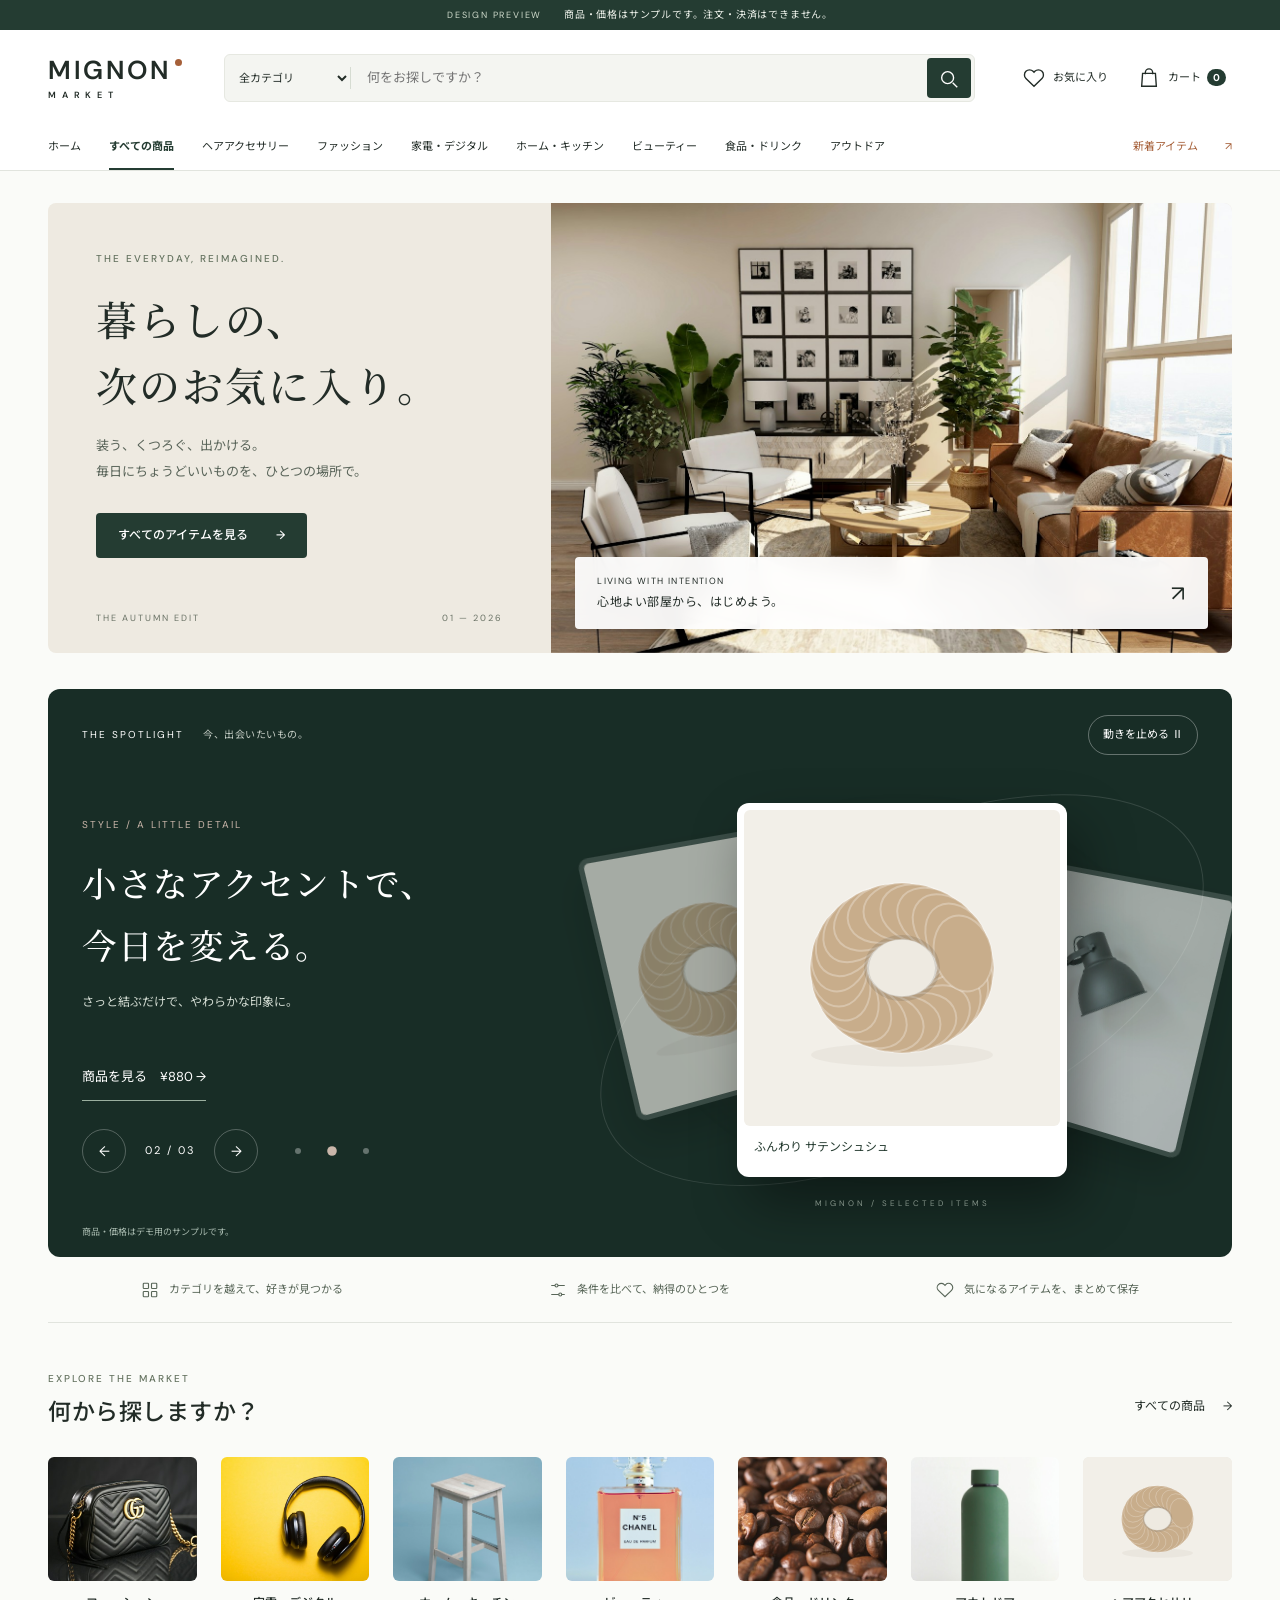
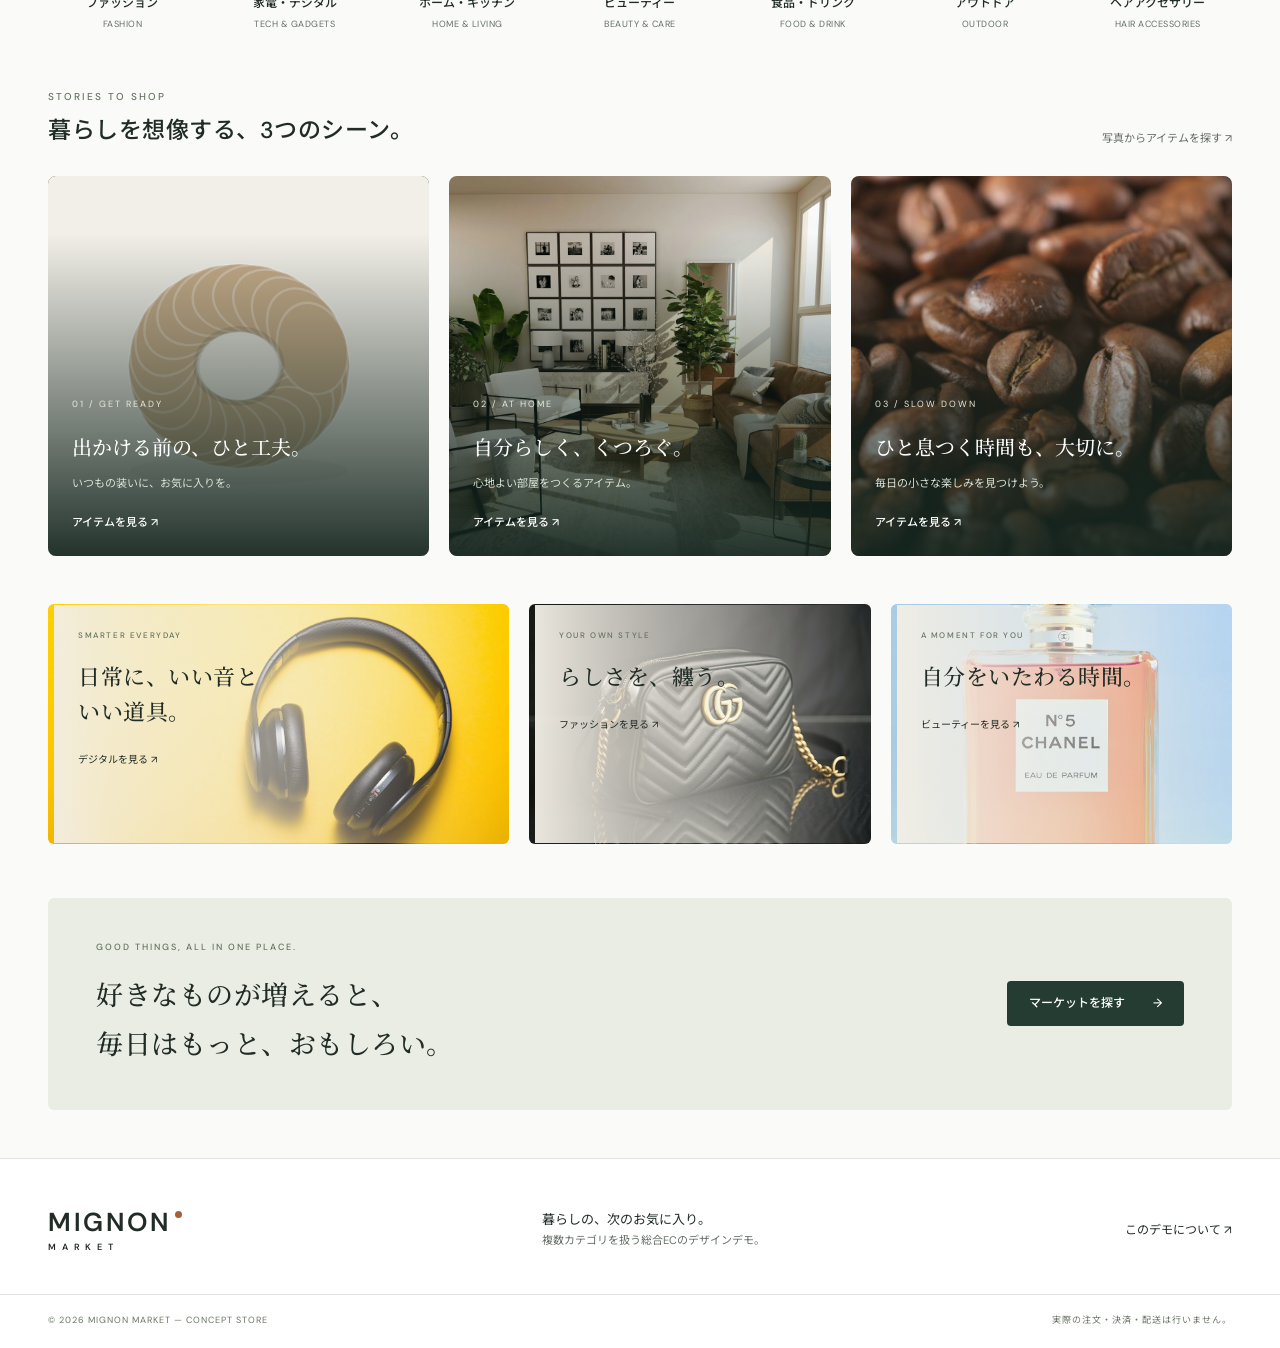
==== index.html @ 48ef974c "Add animated 3D product spotlight and shoppable editorial stories" ====
<!doctype html>
<html lang="ja">
<head>
<meta charset="UTF-8"><meta name="viewport" content="width=device-width,initial-scale=1">
<meta name="description" content="MIGNON MARKET — ファッション、デジタル、インテリアからヘアアクセサリーまで。暮らしの好きが見つかる総合ECのデザインデモ。">
<meta name="theme-color" content="#243c32"><title>MIGNON MARKET | 暮らしの、次のお気に入り。</title>
<link rel="icon" href="assets/favicon.svg" type="image/svg+xml"><link rel="stylesheet" href="style.css?v=20261027-5"><script type="module" src="app.js?v=20261027-5"></script>
</head>
<body>
<a class="skip" href="#catalog">商品一覧へスキップ</a>
<div class="preview-bar"><span>DESIGN PREVIEW</span> 商品・価格はサンプルです。注文・決済はできません。</div>
<header class="site-header">
<div class="header-inner">
<a href="./" class="brand" aria-label="MIGNON MARKET ホーム">MIGNON<span>MARKET</span><i></i></a>
<form id="search-form" role="search"><label class="sr-only" for="search-category">検索カテゴリ</label><select id="search-category"></select><span class="search-divider"></span><label class="sr-only" for="search">商品を検索</label><input id="search" type="search" placeholder="何をお探しですか？" autocomplete="off" list="search-suggestions"><datalist id="search-suggestions"></datalist><button class="search-submit" aria-label="検索する" data-icon="search"></button></form>
<div class="header-actions"><button data-action="favorites" aria-label="お気に入りを表示" aria-pressed="false"><span data-icon="heart"></span><span>お気に入り</span></button><button data-action="cart" aria-label="カートを開く"><span class="cart-icon" data-icon="bag"></span><span>カート <b id="cart-count">0</b></span></button></div>
</div>
<nav class="primary-nav" aria-label="商品カテゴリ"><div id="navigation"></div><button class="nav-special" data-action="new">新着アイテム <span>↗</span></button></nav>
</header>
<main>
<div class="shell">
<section class="hero" aria-labelledby="hero-title"><div class="hero-copy"><p class="eyebrow">THE EVERYDAY, REIMAGINED.</p><h1 id="hero-title">暮らしの、<br>次のお気に入り。</h1><p class="hero-description">装う、くつろぐ、出かける。<br>毎日にちょうどいいものを、ひとつの場所で。</p><button class="primary" data-action="all">すべてのアイテムを見る <span>→</span></button><div class="hero-foot"><span>THE AUTUMN EDIT</span><span>01 — 2026</span></div></div><div class="hero-photo"><img src="assets/photos/interior.jpg" alt="自然光が差し込む、木の家具と落ち着いた色合いのリビング" fetchpriority="high" width="1400" height="1000"><button class="hero-caption" data-category="home"><span>LIVING WITH INTENTION<small>心地よい部屋から、はじめよう。</small></span><span class="round-arrow">↗</span></button></div></section>
<div class="benefit-strip"><span><i data-icon="grid"></i>カテゴリを越えて、好きが見つかる</span><span><i data-icon="sliders"></i>条件を比べて、納得のひとつを</span><span><i data-icon="heart"></i>気になるアイテムを、まとめて保存</span></div>
<section class="category-section" aria-labelledby="category-title"><div class="section-heading"><div><p class="eyebrow">EXPLORE THE MARKET</p><h2 id="category-title">何から探しますか？</h2></div><button class="text-link" data-action="all">すべての商品 <span>→</span></button></div><div id="category-grid" class="category-grid"></div></section>
<section class="editorial-grid" aria-label="テーマから探す"><button class="editorial editorial-large" data-category="tech"><img src="assets/photos/headphones.jpg" alt="イエローの背景に置かれたヘッドホン" loading="lazy"><div><p class="eyebrow">SMARTER EVERYDAY</p><h2>日常に、いい音と<br>いい道具。</h2><span>デジタルを見る ↗</span></div></button><button class="editorial" data-category="fashion"><img src="assets/photos/bag.jpg" alt="レザーバッグのイメージ" loading="lazy"><div><p class="eyebrow">YOUR OWN STYLE</p><h2>らしさを、纏う。</h2><span>ファッションを見る ↗</span></div></button><button class="editorial editorial-beauty" data-category="beauty"><img src="assets/photos/perfume.jpg" alt="香水のイメージ" loading="lazy"><div><p class="eyebrow">A MOMENT FOR YOU</p><h2>自分をいたわる時間。</h2><span>ビューティーを見る ↗</span></div></button></section>
<section id="catalog" class="catalog" aria-labelledby="catalog-title"><div class="breadcrumbs"><button data-action="all">ホーム</button><span>/</span><span id="breadcrumb-current">すべての商品</span></div><div class="section-heading"><div><p class="eyebrow">CURATED FOR YOUR EVERYDAY</p><h2 id="catalog-title" tabindex="-1">すべての商品</h2></div><span class="demo-label">SAMPLE COLLECTION</span></div><div class="catalog-layout">
<details id="filters" open><summary><span data-icon="sliders"></span>絞り込み条件 <span class="filter-chevron">⌄</span></summary><div class="filters-body"><div class="filter-heading"><strong>絞り込み</strong><button class="text-link" data-action="clear-draft">条件をクリア</button></div><fieldset><legend>カテゴリ</legend><div id="category-filters"></div></fieldset><fieldset id="genre-field"><legend>ジャンル</legend><label class="sr-only" for="genre">ジャンルを選択</label><select id="genre"></select></fieldset><fieldset><legend>価格帯</legend><label class="sr-only" for="price">価格帯を選択</label><select id="price"><option value="all">すべての価格</option><option value="1000">1,000円以下</option><option value="3000">3,000円以下</option><option value="10000">10,000円以下</option><option value="30000">30,000円以下</option></select></fieldset><fieldset><legend>カラー</legend><div id="color-filters" class="color-filters"></div></fieldset><label class="check-line"><input type="checkbox" id="stock">在庫ありのみ</label><div class="filter-apply"><button class="primary" data-action="apply-filters">この条件で検索</button><p>条件をまとめて選択してから検索できます</p></div><div class="filter-note">小さな発見を、毎日に。<p>写真・仕様・在庫は操作確認用のサンプルです。</p></div></div></details>
<div class="catalog-content"><div class="result-toolbar"><p id="result-count" role="status"></p><label for="sort">並び替え <select id="sort"><option value="recommended">おすすめ順</option><option value="new">新着順</option><option value="low">価格が安い順</option><option value="high">価格が高い順</option></select></label></div><div id="filter-chips" class="filter-chips" aria-label="選択中の条件"></div><div id="products" class="products"></div><div id="empty" class="empty" hidden><span data-icon="search"></span><h3>条件に合う商品が見つかりませんでした</h3><p>キーワードを短くするか、絞り込み条件を減らしてみてください。</p><button class="primary" data-action="reset">条件をすべて解除</button></div><nav id="pagination" class="pagination" aria-label="商品一覧のページ"></nav></div>
</div></section>
<section id="recent-section" class="recent-section" hidden><div class="section-heading"><div><p class="eyebrow">PICK UP WHERE YOU LEFT OFF</p><h2>最近チェックしたアイテム</h2></div><button class="text-link" data-action="clear-recent">履歴を消去</button></div><div id="recent-products" class="recent-products"></div></section>
<section class="closing"><div><p class="eyebrow">GOOD THINGS, ALL IN ONE PLACE.</p><h2>好きなものが増えると、<br>毎日はもっと、おもしろい。</h2></div><button class="primary" data-action="all">マーケットを探す <span>→</span></button></section>
</div></main>
<footer><div class="shell footer-top"><a class="brand" href="./">MIGNON<span>MARKET</span><i></i></a><p>暮らしの、次のお気に入り。<br><small>複数カテゴリを扱う総合ECのデザインデモ。</small></p><button class="text-link" data-action="guide">このデモについて ↗</button></div><div class="shell footer-bottom"><span>© 2026 MIGNON MARKET — CONCEPT STORE</span><span>実際の注文・決済・配送は行いません。</span></div></footer>
<div class="mobile-nav"><button data-action="home"><span data-icon="home"></span>ホーム</button><button data-action="all"><span data-icon="grid"></span>商品を探す</button><button data-action="favorites"><span data-icon="heart"></span>お気に入り</button><button data-action="cart"><span data-icon="bag"></span>カート</button></div>
<div id="compare-bar" class="compare-bar" hidden><span id="compare-count"></span><button class="primary" data-action="compare">比較する</button><button class="icon-button" data-action="clear-compare" aria-label="比較を解除">×</button></div>
<dialog id="detail-dialog" aria-labelledby="detail-title"><button class="close icon-button" aria-label="前のページに戻る">← 戻る</button><div id="detail-content"></div></dialog>
<dialog id="cart-dialog" class="side-dialog" aria-labelledby="cart-title"><div class="dialog-heading"><div><p class="eyebrow">YOUR SELECTION</p><h2 id="cart-title">ショッピングカート</h2></div><button class="close icon-button" aria-label="前のページに戻る">←</button></div><p class="muted">操作確認用です。注文・決済はできません。</p><div id="cart-content"></div></dialog>
<dialog id="compare-dialog" aria-labelledby="compare-title"><div class="dialog-heading"><h2 id="compare-title">アイテムを比較</h2><button class="close icon-button" aria-label="比較を閉じる">×</button></div><div id="compare-content"></div></dialog>
<dialog id="guide-dialog" aria-labelledby="guide-title"><div class="dialog-heading"><h2 id="guide-title">このデモについて</h2><button class="close icon-button" aria-label="説明を閉じる">×</button></div><p>総合ECの操作確認用サイトです。商品・ブランド・価格・仕様は架空のサンプルで、写真はイメージです。</p><p>カテゴリ検索、条件の絞り込み、お気に入り、最大3点の比較、カート操作を体験できます。お気に入り・カート・閲覧履歴はこのブラウザ内に保存します。</p><p>本番の会員認証、注文・決済、商品管理、SNS連携、AI学習は未実装です。「おすすめ順」はデモの編集順です。</p><button class="secondary" data-action="clear-data">このブラウザの保存データを消去</button></dialog>
<div id="toast" role="status"></div>
</body></html>
---- style.css ----
@import url('https://fonts.googleapis.com/css2?family=DM+Sans:wght@400;500;600;700&family=Noto+Sans+JP:wght@400;500;600;700&family=Noto+Serif+JP:wght@400;500&display=swap');
:root{--ink:#222c27;--muted:#666d67;--green:#243c32;--accent:#a66039;--line:#e1e4de;--paper:#fafbf8;--surface:#f1f3ed;--radius:8px}*{box-sizing:border-box}html{scroll-behavior:smooth;scroll-padding-top:160px}body{margin:0;background:var(--paper);color:var(--ink);font:14px/1.6 'DM Sans','Noto Sans JP',sans-serif}button,input,select{font:inherit;color:inherit}button{cursor:pointer;border:0;background:none}button:disabled{opacity:.4;cursor:not-allowed}a{color:inherit;text-decoration:none}button,a,input,select{touch-action:manipulation}button:focus-visible,a:focus-visible,summary:focus-visible{outline:3px solid #a66039;outline-offset:4px}input:focus,select:focus{outline:2px solid #526c59;outline-offset:2px}button:hover:not(:disabled){color:var(--accent)}[hidden]{display:none!important}svg.icon{width:22px;height:22px;stroke:currentColor;stroke-width:1.5;fill:none;vertical-align:middle;flex-shrink:0}.shell{max-width:1440px;margin:auto;padding:0 48px}.sr-only{position:absolute;width:1px;height:1px;overflow:hidden;clip:rect(0,0,0,0)}.skip{position:fixed;z-index:100;top:-80px;left:16px;background:white;padding:15px}.skip:focus{top:10px}.preview-bar{background:var(--green);color:#edf1ea;text-align:center;font-size:10px;letter-spacing:.8px;padding:7px 16px}.preview-bar>span{font-size:9px;letter-spacing:1.8px;margin-right:18px;color:#d0dbcc}.site-header{position:sticky;top:0;z-index:20;background:#fff;border-bottom:1px solid var(--line)}.header-inner{max-width:1440px;margin:auto;display:flex;align-items:center;gap:42px;padding:24px 48px}.brand{font-size:26px;font-weight:600;letter-spacing:2.7px;line-height:1;position:relative;padding-right:12px;flex-shrink:0}.brand>span{display:block;font-size:9px;letter-spacing:5.8px;margin-top:8px}.brand>i{position:absolute;right:0;top:2px;width:7px;height:7px;border-radius:50%;background:var(--accent)}#search-form{display:flex;align-items:center;background:#f4f5f1;border:1px solid #e6e8e1;border-radius:6px;flex:1;height:48px;overflow:visible}#search-form select{border:0;background:transparent;padding:0 10px;font-size:11px;width:125px;flex-shrink:0;cursor:pointer}.search-divider{width:1px;height:22px;background:#d6dcd2}#search{border:0;background:none;padding:12px 16px;min-width:0;width:100%;font-size:13px}.search-submit{height:40px;min-width:44px;margin:3px;border-radius:4px;background:var(--green);color:white}.search-submit:hover:not(:disabled){background:#385647;color:white}.header-actions{display:flex;gap:18px}.header-actions button{min-height:48px;display:flex;align-items:center;gap:8px;font-size:11px;white-space:nowrap}.header-actions b{font-size:10px;background:var(--green);color:white;border-radius:20px;padding:2px 6px;margin-left:3px}.primary-nav{max-width:1440px;margin:auto;padding:0 48px;display:flex;justify-content:space-between;gap:30px;font-size:11px}.primary-nav>div{display:flex;gap:28px;overflow-x:auto;scrollbar-width:none}.primary-nav button{white-space:nowrap;min-height:44px;padding:10px 0;border-bottom:2px solid transparent}.primary-nav button[aria-current=true]{border-color:var(--green);color:var(--green);font-weight:700}.nav-special{color:var(--accent)}.nav-special span{margin-left:24px}.hero{margin-top:32px;display:grid;grid-template-columns:.85fr 1.15fr;min-height:450px;background:#eeeae1;border-radius:var(--radius);overflow:hidden}.hero-copy{padding:48px 48px 28px;display:flex;flex-direction:column;align-items:flex-start}.eyebrow{font-size:10px;letter-spacing:2px;margin:0 0 16px;font-weight:500;color:#657360}h1{font-family:'Noto Serif JP',serif;font-size:clamp(30px,3.2vw,46px);font-weight:500;line-height:1.6;letter-spacing:2px;margin:3px 0 16px}.hero-description{font-size:13px;line-height:2;color:#596459;margin:0 0 28px}.primary,.secondary{display:inline-flex;align-items:center;justify-content:center;gap:28px;min-height:44px;padding:13px 22px;border-radius:4px;font-weight:500;font-size:12px;background:var(--green);color:white}.primary:hover:not(:disabled){color:white;background:#3c5747}.secondary{background:white;color:var(--green);border:1px solid var(--line)}.secondary:hover:not(:disabled){background:var(--surface);color:var(--green)}.hero-foot{margin-top:auto;padding-top:30px;display:flex;justify-content:space-between;width:100%;font-size:9px;letter-spacing:2px;color:#6a7366}.hero-photo{position:relative;min-width:0}.hero-photo>img{height:100%;width:100%;object-fit:cover;position:absolute;inset:0}.hero-caption{position:absolute;bottom:24px;left:24px;right:24px;display:flex;align-items:center;justify-content:space-between;text-align:left;background:#fffffff0;backdrop-filter:blur(10px);padding:17px 22px;border-radius:4px;font-size:9px;letter-spacing:1.4px}.hero-caption small{display:block;font-size:12px;letter-spacing:.5px;margin-top:4px}.round-arrow{font-size:22px}.benefit-strip{display:flex;justify-content:space-around;gap:20px;padding:23px 0;border-bottom:1px solid var(--line);font-size:11px;color:#586658}.benefit-strip>span{display:flex;align-items:center;gap:10px}.benefit-strip svg{width:18px;height:18px}.category-section{padding:48px 0}.section-heading{display:flex;align-items:flex-end;justify-content:space-between;gap:16px;margin-bottom:28px}.section-heading .eyebrow{margin-bottom:8px}h2{font-weight:500;font-size:23px;letter-spacing:.5px;line-height:1.5;margin:0}.text-link{font-size:12px;min-height:44px;display:inline-flex;align-items:center;gap:18px;padding:0}.category-grid{display:grid;grid-template-columns:repeat(7,1fr);gap:24px}.category-card{padding:0;text-align:center}.category-image{aspect-ratio:1.2;background:#ebece5;border-radius:6px;overflow:hidden;display:block;margin-bottom:13px}.category-image img{width:100%;height:100%;object-fit:cover;transition:transform .3s}.category-card:hover img{transform:scale(1.06)}.category-card strong{font-size:12px;font-weight:500;display:block}.category-card small{font-size:9px;color:var(--muted);display:block;margin-top:4px;letter-spacing:.5px}.editorial-grid{display:grid;grid-template-columns:1.35fr 1fr 1fr;gap:20px;margin:0 0 54px}.editorial{position:relative;min-height:240px;overflow:hidden;border-radius:6px;text-align:left;background:#ece5dc}.editorial>img{position:absolute;width:100%;height:100%;inset:0;object-fit:cover;transition:transform .5s}.editorial:hover>img{transform:scale(1.04)}.editorial>div{position:relative;z-index:1;padding:24px;height:100%;background:linear-gradient(90deg,#f2eee5f5,#f2eee588 55%,#f2eee500)}.editorial .eyebrow{font-size:8px;letter-spacing:1.6px}.editorial h2{font-size:22px;font-family:'Noto Serif JP',serif;line-height:1.6}.editorial span{display:block;font-size:10px;margin-top:24px}.editorial-large>img{object-position:80% center}.editorial-beauty>img{object-position:80% 50%}.catalog{border-top:1px solid var(--line);padding:30px 0 60px}.breadcrumbs{display:flex;align-items:center;gap:12px;color:var(--muted);font-size:10px;margin-bottom:18px}.breadcrumbs button{padding:0;min-height:30px}.demo-label{font-size:9px;letter-spacing:1.5px;color:#747b70}.catalog-layout{display:grid;grid-template-columns:202px minmax(0,1fr);gap:36px}#filters summary{display:none}.filter-heading{display:flex;justify-content:space-between;align-items:center}.filter-heading strong{font-size:13px}.filter-heading button{font-size:10px}.filters-body fieldset{border:0;border-bottom:1px solid var(--line);padding:20px 0;margin:0;min-width:0}.filters-body legend{float:none;width:100%;font-size:12px;font-weight:600;margin-bottom:12px;padding:0}.filters-body fieldset select{width:100%}select{border:1px solid #d6dbd2;background:white;border-radius:4px;padding:10px;font-size:11px;min-height:42px;max-width:100%}input[type=checkbox],input[type=radio]{accent-color:var(--green);width:16px;height:16px;flex-shrink:0;cursor:pointer}.filter-option{display:flex;align-items:center;gap:9px;min-height:36px;font-size:11px;cursor:pointer}.filter-option input{margin:0}.filter-option>small{margin-left:auto;color:#747b70;font-size:10px}.filter-option:has(input:checked){font-weight:600;color:var(--green)}.color-filters{display:grid;grid-template-columns:1fr 1fr;gap:4px}.color-option{display:flex;align-items:center;gap:6px;font-size:10px;min-height:36px;cursor:pointer}.color-option input{position:absolute;opacity:0;width:1px;height:1px}.swatch{display:inline-block;border-radius:50%;width:14px;height:14px;border:1px solid #0002}.color-option input:checked+.swatch{outline:2px solid var(--green);outline-offset:3px}.color-option input:focus-visible+.swatch{outline:3px solid var(--accent);outline-offset:3px}.check-line{display:flex;align-items:center;gap:8px;font-size:11px;margin-top:18px;min-height:40px;cursor:pointer}.filter-note{font-family:'Noto Serif JP',serif;padding:20px 16px;margin-top:24px;background:#edf0e7;border-radius:4px;font-size:13px}.filter-note p{font:10px/1.9 'Noto Sans JP',sans-serif;color:var(--muted);margin-bottom:0}.result-toolbar{display:flex;justify-content:space-between;align-items:center;gap:15px;margin-bottom:16px}.result-toolbar p{font-size:12px;margin:0}.result-toolbar label{font-size:10px;color:var(--muted);display:flex;align-items:center;gap:8px}.filter-chips{display:flex;gap:8px;flex-wrap:wrap;margin-bottom:16px}.filter-chips:empty{margin:0}.chip{background:#e9eee5;border:1px solid #d6dfd0;border-radius:30px;font-size:11px;min-height:36px;padding:5px 12px;display:flex;align-items:center;gap:12px}.products{display:grid;grid-template-columns:repeat(4,minmax(0,1fr));gap:30px 18px}.product{min-width:0;position:relative}.product-image{position:relative;display:block;width:100%;padding:0;border-radius:5px;overflow:hidden;background:#eeeae2;aspect-ratio:1}.product-image img{width:100%;height:100%;object-fit:cover;display:block;transition:transform .35s}.product-image:hover img{transform:scale(1.055)}.product-image .tag{position:absolute;top:12px;left:12px;background:#ffffffed;font-size:8px;letter-spacing:1px;padding:4px 7px;border-radius:2px;color:#35463a}.product-image .tag.sold{background:#263b31;color:white}.heart{position:absolute;right:7px;top:7px;min-width:36px;min-height:36px;border-radius:50%;background:#fffffff0;display:grid;place-items:center}.heart svg{width:18px;height:18px}.heart[aria-pressed=true]{color:#9e5238}.heart[aria-pressed=true] svg{fill:#9e523825}.product-brand{font-size:9px;letter-spacing:1.1px;color:#6b7468;margin:14px 0 5px}.product h3{font-weight:500;font-size:12px;line-height:1.7;margin:0 0 6px}.product h3 button{padding:0;text-align:left;min-height:40px}.product .product-desc{font-size:10px;color:#70766c;margin:0 0 8px;white-space:nowrap;overflow:hidden;text-overflow:ellipsis}.price{font-size:19px;font-weight:500;letter-spacing:.3px;margin:0}.price small{font-size:9px;color:#70766c;letter-spacing:0;font-weight:400;margin-left:4px}.product-meta{display:flex;justify-content:space-between;align-items:center;margin-top:7px;gap:8px}.product-meta>span{font-size:10px;color:#697267;display:flex;align-items:center;gap:5px}.compare-check{font-size:10px;display:flex;align-items:center;gap:3px;min-height:32px;cursor:pointer}.compare-check input{width:13px;height:13px}.pagination{display:flex;justify-content:center;gap:8px;margin-top:36px}.pagination button{border:1px solid var(--line);min-width:42px;height:42px;border-radius:4px;background:white}.pagination button[aria-current=page]{background:var(--green);color:white;border-color:var(--green)}.empty{text-align:center;background:var(--surface);padding:50px 20px;border-radius:8px}.empty>span svg{width:36px;height:36px}.empty h3{font-size:16px;font-weight:500}.empty p{font-size:12px;color:var(--muted);margin-bottom:25px}.recent-section{border-top:1px solid var(--line);padding:36px 0 50px}.recent-products{display:grid;grid-template-columns:repeat(6,1fr);gap:20px}.recent-products>button{padding:0;text-align:left;font-size:11px}.recent-products img{width:100%;aspect-ratio:1.2;object-fit:cover;border-radius:4px;display:block;margin-bottom:10px}.recent-products strong{display:block;margin-top:5px;font-size:13px}.closing{background:#e9ede3;display:flex;align-items:center;justify-content:space-between;padding:42px 48px;border-radius:6px;margin-bottom:48px}.closing h2{font-family:'Noto Serif JP',serif;font-size:27px;line-height:1.8}.closing .eyebrow{font-size:9px}footer{background:white;border-top:1px solid var(--line)}.footer-top{display:flex;align-items:center;justify-content:space-between;gap:30px;padding-top:38px;padding-bottom:30px}.footer-top p{font-size:13px}.footer-top small{color:var(--muted);font-size:11px}.footer-bottom{display:flex;justify-content:space-between;gap:15px;border-top:1px solid var(--line);padding-top:18px;padding-bottom:20px;font-size:9px;letter-spacing:1px;color:#6b7467}.mobile-nav{display:none}dialog{border:0;border-radius:12px;max-width:900px;width:calc(100% - 40px);max-height:90dvh;overflow:auto;padding:36px;background:#fff;color:var(--ink)}dialog::backdrop{background:#14211999;backdrop-filter:blur(4px)}body:has(dialog[open]){overflow:hidden}.icon-button{min-width:44px;min-height:44px;font-size:26px;border-radius:50%}.icon-button:hover{background:var(--surface)}#detail-dialog>.close{position:absolute;right:12px;top:12px;background:#fffffff0;z-index:1}.dialog-heading{display:flex;align-items:center;justify-content:space-between;gap:12px;margin-bottom:18px}.dialog-heading h2{font-size:21px}.dialog-heading .eyebrow{margin-bottom:7px}.detail-grid{display:grid;grid-template-columns:1fr 1fr;gap:32px;padding-top:12px}.detail-image{width:100%;aspect-ratio:1;object-fit:cover;border-radius:6px}.detail-body h2{font-size:24px;margin:8px 0 15px;line-height:1.6}.detail-body .price{font-size:27px;margin:16px 0}.detail-body p{font-size:12px;line-height:1.9}.detail-body dl{border-top:1px solid var(--line);border-bottom:1px solid var(--line);padding:10px 0;margin:18px 0;font-size:12px}.detail-body dl>div{display:flex;justify-content:space-between;gap:10px;padding:6px}.detail-body dt{color:var(--muted)}.detail-body dd{margin:0;text-align:right}.detail-actions{display:flex;gap:10px;align-items:center;margin-top:20px}.detail-actions label{font-size:11px}.detail-actions select{display:block;margin-top:5px}.detail-actions .primary{flex:1;align-self:end;min-height:46px}.muted{color:var(--muted);font-size:12px}.sample-caption{font-size:10px!important;color:var(--muted)}.side-dialog{height:100dvh;max-height:100dvh;margin:0 0 0 auto;border-radius:12px 0 0 12px;max-width:500px;padding:32px}.cart-row{display:grid;grid-template-columns:78px 1fr;gap:16px;padding:20px 0;border-bottom:1px solid var(--line)}.cart-row img{width:78px;aspect-ratio:1;object-fit:cover;border-radius:4px}.cart-row h3{font-size:12px;font-weight:500;margin:0 0 5px}.cart-row .price{font-size:15px}.quantity-row{display:flex;align-items:center;gap:12px;margin-top:12px}.quantity-row button{width:32px;height:32px;border:1px solid var(--line);border-radius:4px}.quantity-row .remove-item{margin-left:auto;width:auto;padding:0 8px;border:0;text-decoration:underline;font-size:11px}.cart-total{display:flex;justify-content:space-between;align-items:center;padding:24px 0;font-size:14px}.cart-total strong{font-size:25px}.cart-notice{background:var(--surface);padding:16px;font-size:12px;border-radius:4px}.compare-bar{position:fixed;bottom:24px;left:50%;transform:translateX(-50%);display:flex;align-items:center;gap:20px;padding:10px 14px 10px 22px;background:#fff;border:1px solid var(--line);border-radius:8px;box-shadow:0 8px 30px #243c3225;z-index:25;font-size:12px;white-space:nowrap}.comparison-grid{display:grid;gap:16px;grid-template-columns:repeat(var(--compare-columns),minmax(0,1fr))}.comparison-grid img{width:100%;aspect-ratio:1;object-fit:cover;border-radius:4px}.comparison-grid h3{font-size:13px;min-height:44px}.comparison-grid dl{font-size:12px}.comparison-grid dt{font-size:10px;color:var(--muted);border-top:1px solid var(--line);padding-top:10px}.comparison-grid dd{margin:5px 0 12px}.comparison-grid .primary{width:100%;padding:10px;font-size:11px}#guide-dialog{max-width:580px}#guide-dialog p{font-size:13px;line-height:2}#toast{position:fixed;bottom:30px;left:50%;transform:translate(-50%,15px);background:var(--green);color:white;padding:13px 22px;border-radius:6px;opacity:0;pointer-events:none;transition:opacity .2s,transform .2s;z-index:100;font-size:12px;max-width:calc(100vw - 32px);width:max-content}#toast.show{opacity:1;transform:translate(-50%,0)}
@media(min-width:1500px){.hero{min-height:490px}.hero-copy{padding:54px 55px 32px}}@media(max-width:1200px){.header-inner{gap:24px}.header-actions button>span:last-child{font-size:10px}.header-actions{gap:8px}.shell,.header-inner,.primary-nav{padding-left:32px;padding-right:32px}.primary-nav>div{gap:20px}.catalog-layout{grid-template-columns:180px minmax(0,1fr);gap:24px}.products{grid-template-columns:repeat(3,minmax(0,1fr))}.category-grid{gap:16px}.hero-copy{padding:36px}.editorial-grid{gap:16px}.editorial{min-height:220px}.editorial>div{padding:20px}.editorial h2{font-size:19px}}@media(max-width:900px){.header-actions button>span:last-child{display:none}.header-actions button{min-width:40px;justify-content:center}.hero{grid-template-columns:1fr 1fr;min-height:390px}.hero-copy{padding:28px}h1{font-size:31px}.hero-description{font-size:12px}.hero-caption{left:16px;right:16px;bottom:16px;padding:12px}.hero-caption small{font-size:10px}.benefit-strip{font-size:10px;gap:12px}.benefit-strip>span:last-child{display:none}.category-grid{grid-template-columns:repeat(4,1fr);gap:24px}.category-image{aspect-ratio:1.5}.editorial-grid{grid-template-columns:1fr 1fr}.editorial-beauty{display:none}.catalog-layout{grid-template-columns:1fr}#filters{background:#f0f3ec;border:1px solid var(--line);border-radius:6px}#filters summary{display:flex;align-items:center;gap:10px;cursor:pointer;padding:12px 16px;min-height:48px;font-size:12px}.filter-chevron{margin-left:auto}.filters-body{padding:0 20px 20px;display:grid;grid-template-columns:1fr 1fr;gap:0 24px}.filter-heading{grid-column:1/-1}.filter-note{display:none}.filters-body>fieldset:first-of-type{grid-column:1/-1}#category-filters{display:grid;grid-template-columns:repeat(3,1fr);gap:3px 20px}.color-filters{grid-template-columns:repeat(3,1fr)}.recent-products{grid-template-columns:repeat(4,1fr)}.closing{padding:32px}.closing h2{font-size:23px}.footer-top{gap:20px}.footer-top p{font-size:11px}}
@media(max-width:600px){html{scroll-padding-top:170px}.shell{padding:0 20px}.preview-bar{font-size:9px;padding:6px 10px;letter-spacing:0}.preview-bar>span{font-size:8px;letter-spacing:1px;margin-right:8px}.header-inner{padding:15px 20px 12px;gap:15px;flex-wrap:wrap}.brand{font-size:23px}.brand>span{font-size:7px;letter-spacing:5.7px;margin-top:7px}.header-actions{margin-left:auto;gap:12px}.header-actions button{min-height:40px;min-width:32px}.header-actions button:last-child>span:last-child{display:block;font-size:0}.header-actions b{font-size:9px;margin-left:0}#search-form{order:3;flex-basis:100%;height:44px}#search-form select{width:98px;font-size:10px;padding:0 5px}#search{font-size:12px;padding:10px;min-height:42px}.search-submit{min-width:38px;height:36px}.primary-nav{padding:0 20px;gap:0}.primary-nav>div{gap:23px}.primary-nav button{font-size:11px;min-height:42px}.nav-special{display:none}.hero{margin-top:20px;grid-template-columns:1fr;min-height:0}.hero-copy{padding:28px 26px}.hero-copy .eyebrow{font-size:8px;letter-spacing:1.7px}h1{font-size:31px;line-height:1.55;margin:0 0 14px}.hero-description{line-height:1.9;font-size:11px;margin-bottom:20px}.primary{font-size:11px;padding:12px 18px;gap:20px}.hero-foot{padding-top:22px;font-size:8px}.hero-photo{height:240px}.hero-caption{bottom:14px;left:14px;right:14px;padding:12px 15px}.benefit-strip{padding:18px 0;font-size:9px;justify-content:center}.benefit-strip>span:nth-child(2){display:none}.category-section{padding:30px 0}.section-heading{margin-bottom:20px;gap:10px}.section-heading .eyebrow{font-size:8px;letter-spacing:1.5px}h2{font-size:19px}.text-link{font-size:10px;gap:10px}.category-grid{display:flex;overflow-x:auto;gap:14px;padding:2px 0 12px;scroll-snap-type:x mandatory}.category-card{flex:0 0 99px;scroll-snap-align:start}.category-image{aspect-ratio:1;border-radius:50%;margin-bottom:10px}.category-card strong{font-size:10px}.category-card small{font-size:8px}.editorial-grid{grid-template-columns:1fr 1fr;gap:12px;margin-bottom:30px}.editorial{min-height:200px}.editorial>div{padding:16px 12px;background:linear-gradient(0deg,#f2eee5f5,#f2eee588 60%,#f2eee500);display:flex;flex-direction:column;justify-content:end}.editorial .eyebrow{font-size:7px;letter-spacing:1px;margin-bottom:7px}.editorial h2{font-size:16px}.editorial span{font-size:9px;margin-top:12px}.catalog{padding:22px 0 35px}.breadcrumbs{margin-bottom:10px;font-size:9px}.demo-label{font-size:7px;letter-spacing:1px}.catalog-layout{gap:16px}.filters-body{padding:0 14px 16px;gap:0 14px}#category-filters{grid-template-columns:1fr 1fr;gap:2px 12px}.filter-option{font-size:10px;min-height:40px}.filters-body fieldset{padding:14px 0}.filters-body legend{font-size:11px}.color-filters{grid-template-columns:1fr 1fr}.result-toolbar{gap:8px}.result-toolbar p{font-size:10px}.result-toolbar label{font-size:0;gap:0}.result-toolbar select{font-size:10px;padding:9px;min-height:40px}.filter-chips{gap:6px}.chip{font-size:10px;padding:5px 10px}.products{grid-template-columns:repeat(2,minmax(0,1fr));gap:26px 12px}.product-brand{font-size:8px;margin-top:12px}.product h3{font-size:11px}.product h3 button{min-height:38px}.product .product-desc{font-size:9px}.price{font-size:18px}.product-meta{align-items:start}.product-meta>span{font-size:9px}.compare-check{font-size:9px;min-height:36px}.heart{min-height:40px;min-width:40px;right:4px;top:4px}.product-image .tag{font-size:7px;top:10px;left:8px;padding:3px 5px}.swatch{width:11px;height:11px}.pagination button{min-width:40px}.recent-section{padding:28px 0}.recent-products{display:flex;overflow:auto;gap:14px}.recent-products>button{flex:0 0 125px;font-size:10px}.closing{padding:26px 24px;display:block;margin-bottom:28px}.closing h2{font-size:21px}.closing .primary{margin-top:22px}.footer-top{flex-wrap:wrap;padding-top:30px;padding-bottom:20px}.footer-top p{font-size:11px;width:100%;margin:0}.footer-top small{font-size:10px}.footer-top>.text-link{min-height:30px}.footer-bottom{display:block;font-size:8px;line-height:2;padding-top:16px;padding-bottom:90px}.footer-bottom>span{display:block}.mobile-nav{display:grid;grid-template-columns:repeat(4,1fr);position:fixed;bottom:0;left:0;right:0;background:#fffffff5;backdrop-filter:blur(12px);border-top:1px solid var(--line);z-index:30;padding:5px 8px max(5px,env(safe-area-inset-bottom))}.mobile-nav button{font-size:9px;display:flex;align-items:center;flex-direction:column;gap:3px;min-height:50px;justify-content:center}.mobile-nav svg{width:20px;height:20px}.compare-bar{bottom:75px;gap:10px;padding:7px 10px 7px 16px;width:calc(100% - 32px);font-size:11px;justify-content:space-between}.compare-bar .primary{padding:9px 16px}.compare-bar .icon-button{min-width:34px;min-height:34px}dialog{padding:25px 20px;width:calc(100% - 24px);max-height:92dvh;border-radius:10px}.detail-grid{grid-template-columns:1fr;gap:18px}.detail-image{max-height:260px;object-fit:contain;background:#f1f1eb}.detail-body h2{font-size:21px}.detail-body .price{font-size:24px}.side-dialog{width:100%;border-radius:0;padding:24px 20px;max-height:100dvh}.dialog-heading h2{font-size:19px}.comparison-grid{gap:10px;overflow-x:auto}.comparison-grid>article{min-width:145px}.comparison-grid h3{font-size:11px}.comparison-grid .primary{font-size:10px;min-height:42px;padding:8px}.comparison-grid dl{font-size:11px}#toast{bottom:85px;font-size:11px}.sample-caption{font-size:10px!important}}
@media(prefers-reduced-motion:reduce){html{scroll-behavior:auto}*,*::before,*::after{transition:none!important;animation:none!important}}

/* Comfortable pointer targets without changing the visual icon size. */
.heart{min-width:44px;min-height:44px}.compare-check{min-height:44px}.color-option,.filter-option{min-height:44px}.quantity-row button{min-width:44px;min-height:44px}.chip{min-height:44px}

/* Keep native fieldset legends out of the option flow. */
.catalog-layout{align-items:start}.catalog-content,#filters{min-width:0}
.filters-body fieldset{padding-top:12px;margin-top:20px}
.filter-option>span{min-width:0;overflow-wrap:anywhere}
.filter-option>small{flex-shrink:0}
.swatch{flex-shrink:0}
#search-form{min-width:0}.primary-nav>div{min-width:0}
.filter-chips .chip{max-width:100%;text-align:left;overflow-wrap:anywhere;min-width:0}
.filter-chips .chip>span{flex-shrink:0}
.filter-chevron{transition:transform .2s}#filters[open] .filter-chevron{transform:rotate(180deg)}
@media(max-width:900px){
 .filters-body{grid-template-columns:repeat(2,minmax(0,1fr))}
 #category-filters{grid-template-columns:repeat(2,minmax(0,1fr))}
 .color-filters{grid-template-columns:repeat(2,minmax(0,1fr))}
}
@media(max-width:600px){
 .comparison-grid{grid-template-columns:repeat(var(--compare-columns),minmax(145px,1fr));padding-bottom:12px}
 .cart-row>div{min-width:0}.quantity-row{gap:8px;flex-wrap:wrap}
 .product-meta{flex-wrap:wrap;gap:0 8px}
 .result-toolbar{flex-wrap:wrap}.result-toolbar label{margin-left:auto}
 .product-image .tag{max-width:calc(100% - 58px);overflow-wrap:anywhere}
}
@media(max-width:360px){.filters-body{grid-template-columns:minmax(0,1fr)}.hero-copy{padding:24px 20px}h1{font-size:27px}}
@media(max-width:900px){.filters-body>.check-line{grid-column:1/-1;align-self:start;margin-top:12px}.filters-body>fieldset:has(.color-filters){grid-column:1/-1}.color-filters{grid-template-columns:repeat(4,minmax(0,1fr))}}
@media(max-width:600px){.color-filters{grid-template-columns:repeat(2,minmax(0,1fr))}}
@media(max-width:360px){#category-filters{grid-template-columns:minmax(0,1fr)}.catalog>.section-heading{flex-wrap:wrap}}

/* Dedicated document routes share the shell, never the home-page content. */
body[data-view="product"] #detail-dialog,body[data-view="cart"] #cart-dialog{position:relative;inset:auto;margin:32px auto;width:calc(100% - 40px);height:auto;max-height:none;max-width:1100px;border:1px solid var(--line);border-radius:8px;overflow:visible}
body:has(#detail-dialog[open]),body:has(#cart-dialog[open]){overflow:auto}
body:has(#compare-dialog[open]),body:has(#guide-dialog[open]){overflow:hidden}
body[data-view="product"] #detail-dialog>.close{position:static;display:block;margin-left:auto;font-size:14px;width:auto;padding:8px 16px}
body[data-view="catalog"] .catalog{border-top:0}
@media(max-width:600px){body[data-view="product"] #detail-dialog,body[data-view="cart"] #cart-dialog{margin:16px auto;width:calc(100% - 24px)}}

.filter-apply{grid-column:1/-1;margin-top:18px}.filter-apply .primary{width:100%}.filter-apply p{font-size:10px;color:var(--muted)}
.gallery-stage{aspect-ratio:1;overflow:hidden;background:var(--surface);border-radius:8px}.gallery-slide{margin:0;position:relative;height:100%;overflow:hidden}.gallery-slide .detail-image{display:block;height:100%;max-height:none;object-fit:cover;border-radius:0}.gallery-view-1 img{transform:scale(1.5);transform-origin:40% 45%}.gallery-view-2 img{transform:scale(2);transform-origin:65% 60%}.gallery-slide figcaption{position:absolute;bottom:12px;left:12px;background:#fffffff0;padding:4px 12px;border-radius:4px;font-size:12px}.gallery-controls{display:flex;align-items:center;gap:12px;margin:10px 0}.gallery-controls button{min-width:44px;min-height:44px;border:1px solid var(--line);border-radius:4px}.gallery-controls button:last-child{margin-left:auto;font-size:12px;padding:0 12px}.gallery-thumbs{display:flex;gap:10px}.gallery-thumbs button{width:80px;padding:4px;border:2px solid transparent;border-radius:6px;font-size:10px}.gallery-thumbs button[aria-pressed=true]{border-color:var(--green)}.gallery-thumbs img{width:100%;aspect-ratio:1;object-fit:cover;display:block}.gallery-thumbs span{display:block;margin-top:4px}
/* Editorial motion: photographic cards in a lightweight 3D stage. */
.spotlight{--spot-color:#d7bb78;background:#182d26;color:#fff;border-radius:12px;margin:36px 0 0;padding:26px 34px 18px;overflow:hidden;position:relative;isolation:isolate}.spot-top{display:flex;align-items:center;justify-content:space-between;gap:12px;font-size:10px;letter-spacing:2px}.spot-top i{font-style:normal;color:#c8d0c8;letter-spacing:.5px;margin-left:14px}.motion-toggle{border:1px solid #ffffff55;color:inherit;border-radius:30px;padding:9px 14px;font-size:11px;letter-spacing:0;min-height:40px;white-space:nowrap}.spot-layout{display:grid;grid-template-columns:1fr 1.2fr;gap:32px;align-items:center;min-height:470px}.spot-copy{padding:34px 0;position:relative;z-index:2}.spot-kicker{font-size:10px;letter-spacing:2px;color:var(--spot-color);transition:color .8s}.spot-copy h2{font-family:'Noto Serif JP',serif;white-space:pre-line;font-size:clamp(24px,2.7vw,37px);line-height:1.8;min-height:3.6em;margin:18px 0}.spot-description{font-size:12px;color:#d4ddd4;min-height:3em}.spot-shop{display:inline-flex;align-items:center;border-bottom:1px solid #9baf9f;padding:12px 0;margin:14px 0 28px;font-size:13px;min-height:44px}.spot-controls{display:flex;gap:14px;align-items:center}.spot-controls>button{border:1px solid #ffffff44;color:#fff;border-radius:50%;width:44px;height:44px}.spot-count{font-size:11px;letter-spacing:2px;min-width:60px;text-align:center}.spot-dots{display:flex;gap:2px;margin-left:10px}.spot-dot{width:32px;height:44px;position:relative}.spot-dot:after{content:'';position:absolute;width:6px;height:6px;left:13px;top:19px;border-radius:50%;background:#ffffff55}.spot-dot[aria-pressed=true]:after{background:var(--spot-color);transform:scale(1.6)}.spot-stage{height:440px;position:relative;perspective:1100px;display:flex;align-items:center;justify-content:center}.spot-front{width:65%;max-width:330px;display:block;background:#fff;border:7px solid #ffffffbd;border-radius:12px;box-shadow:12px 26px 55px #0006;position:relative;z-index:3;transform-style:preserve-3d;animation:stage-float 9s ease-in-out infinite}.spot-front>img{width:100%;height:auto;aspect-ratio:1;object-fit:cover;display:block;border-radius:6px}.spot-product{display:block;color:#253b30;padding:12px 10px;font-size:12px;background:#fff;min-height:44px}.spot-side{position:absolute;width:35%;aspect-ratio:.8;object-fit:cover;border:5px solid #ffffff38;border-radius:10px;box-shadow:0 20px 40px #0004;opacity:.65}.spot-left{left:0;top:70px;transform:rotateY(25deg) rotateZ(-13deg);animation:side-float 11s ease-in-out infinite}.spot-right{right:-2%;bottom:75px;transform:rotateY(-28deg) rotateZ(13deg);animation:side-float 11s ease-in-out infinite reverse}.spot-orbit{position:absolute;width:110%;height:70%;border:1px solid #ffffff20;border-radius:50%;transform:rotate(-25deg)}.spot-glow{position:absolute;inset:5%;background:radial-gradient(ellipse,var(--spot-color),transparent 65%);opacity:.25;filter:blur(20px);transition:background 1s}.spot-stage-note{position:absolute;bottom:0;font-size:8px;letter-spacing:3px;color:#a4b7aa}.spot-disclaimer{font-size:9px;color:#a9bbb0;margin:0}.stories{padding:10px 0 48px}.story-hint{font-size:11px;color:var(--muted)}.story-grid{display:grid;grid-template-columns:repeat(3,minmax(0,1fr));gap:20px}.story-card{display:block;position:relative;height:380px;border-radius:8px;overflow:hidden;background:#3c4439}.story-card>img{width:100%;height:100%;object-fit:cover;transition:transform 1s}.story-card:before{content:'';position:absolute;inset:0;background:linear-gradient(0deg,#14261fee,transparent 85%);z-index:1}.story-card:hover>img,.story-card:focus-visible>img{transform:scale(1.06)}.story-copy{position:absolute;bottom:24px;left:24px;right:20px;color:white;z-index:2}.story-copy>span{font-size:9px;letter-spacing:2px;color:#e4e8d6}.story-copy h3{font-family:'Noto Serif JP',serif;font-size:20px;font-weight:500;line-height:1.7;margin:16px 0 10px}.story-copy p{font-size:11px;color:#d8e2d6}.story-copy b{display:block;font-size:11px;font-weight:500;margin-top:22px}.catalog-inspiration{display:grid;grid-template-columns:200px minmax(0,1fr);gap:24px;background:#eef0e7;border:1px solid #e1e5d9;border-radius:8px;padding:24px;margin:0 0 30px}.catalog-inspiration h3{font-family:'Noto Serif JP',serif;font-size:22px;font-weight:500;margin:6px 0 10px}.catalog-inspiration small{display:block;font-size:9px;color:var(--muted)}.catalog-inspiration .motion-toggle{border-color:#bdc6b5;display:block;margin-top:14px;font-size:10px}.inspiration-items{display:grid;grid-template-columns:repeat(4,minmax(0,1fr));gap:18px;align-items:center}.inspiration-items>a{display:block;min-width:0;text-align:center}.inspiration-items img{width:100%;height:auto;aspect-ratio:1;object-fit:cover;border-radius:6px;box-shadow:0 8px 20px #29443115;animation:item-breathe 7s ease-in-out infinite}.inspiration-items>a:nth-child(even) img{animation-delay:-3.5s}.inspiration-items span{display:block;font-size:10px;margin-top:12px}.products>.product{animation:product-enter .5s both}.products>.product:nth-child(3n+2){animation-delay:.06s}.products>.product:nth-child(3n){animation-delay:.12s}.product-image{transition:box-shadow .25s,transform .25s}.product-image:hover{box-shadow:0 12px 30px #253c3220;transform:translateY(-3px)}.hero-copy{animation:product-enter .8s both}.motion-paused .spot-front,.motion-paused .spot-side,.motion-paused .inspiration-items img{animation-play-state:paused}.motion-paused .products>.product{animation:none}
@keyframes stage-float{0%,100%{transform:rotateY(-12deg) rotateX(4deg) rotateZ(-3deg) translateY(0)}50%{transform:rotateY(9deg) rotateX(-2deg) rotateZ(2deg) translateY(-14px)}}@keyframes side-float{50%{translate:0 -12px}}@keyframes item-breathe{50%{transform:translateY(-5px) rotate(-1deg)}}@keyframes product-enter{from{opacity:0;transform:translateY(12px)}to{opacity:1;transform:translateY(0)}}
@media(max-width:900px){.spotlight{padding:22px}.spot-layout{gap:16px;min-height:380px}.spot-stage{height:350px}.spot-copy h2{font-size:26px}.story-grid{gap:14px}.story-card{height:310px}.story-copy{left:16px;bottom:18px}.story-copy h3{font-size:17px}.catalog-inspiration{grid-template-columns:160px minmax(0,1fr);gap:16px;padding:20px}.inspiration-items{gap:12px}.catalog-inspiration h3{font-size:19px}}
@media(max-width:600px){.spotlight{margin-top:24px;padding:20px 18px}.spot-top{font-size:8px;letter-spacing:1px}.spot-top i{display:none}.spot-top .motion-toggle{font-size:10px;padding:7px 10px}.spot-layout{display:flex;flex-direction:column-reverse;gap:0;min-height:0}.spot-stage{width:100%;height:330px;margin:12px 0}.spot-front{max-width:230px}.spot-copy{padding:16px 0 6px;width:100%}.spot-copy h2{font-size:27px;margin:12px 0}.spot-kicker{margin:0}.spot-description{min-height:0}.spot-shop{margin:8px 0 18px}.spot-stage-note{font-size:7px}.spot-disclaimer{margin-top:14px}.stories{padding:0 0 30px}.story-hint{display:none}.story-grid{display:flex;overflow-x:auto;scroll-snap-type:x mandatory;gap:14px;padding-bottom:10px}.story-card{flex:0 0 83%;height:340px;scroll-snap-align:start}.catalog-inspiration{display:block;padding:18px}.catalog-inspiration>div:first-child{position:relative}.catalog-inspiration h3{font-size:20px}.catalog-inspiration h3 br{display:none}.catalog-inspiration .motion-toggle{position:absolute;top:0;right:0;margin:0}.inspiration-items{display:flex;overflow-x:auto;padding:14px 0 4px;gap:14px}.inspiration-items>a{flex:0 0 110px}.inspiration-items span{font-size:9px}.catalog-inspiration .eyebrow{font-size:8px}.spot-side{width:40%}}
@media(prefers-reduced-motion:reduce){.spot-front,.spot-side,.inspiration-items img,.products>.product,.hero-copy{animation:none!important}.story-card>img{transition:none}.spot-front{transform:none}}
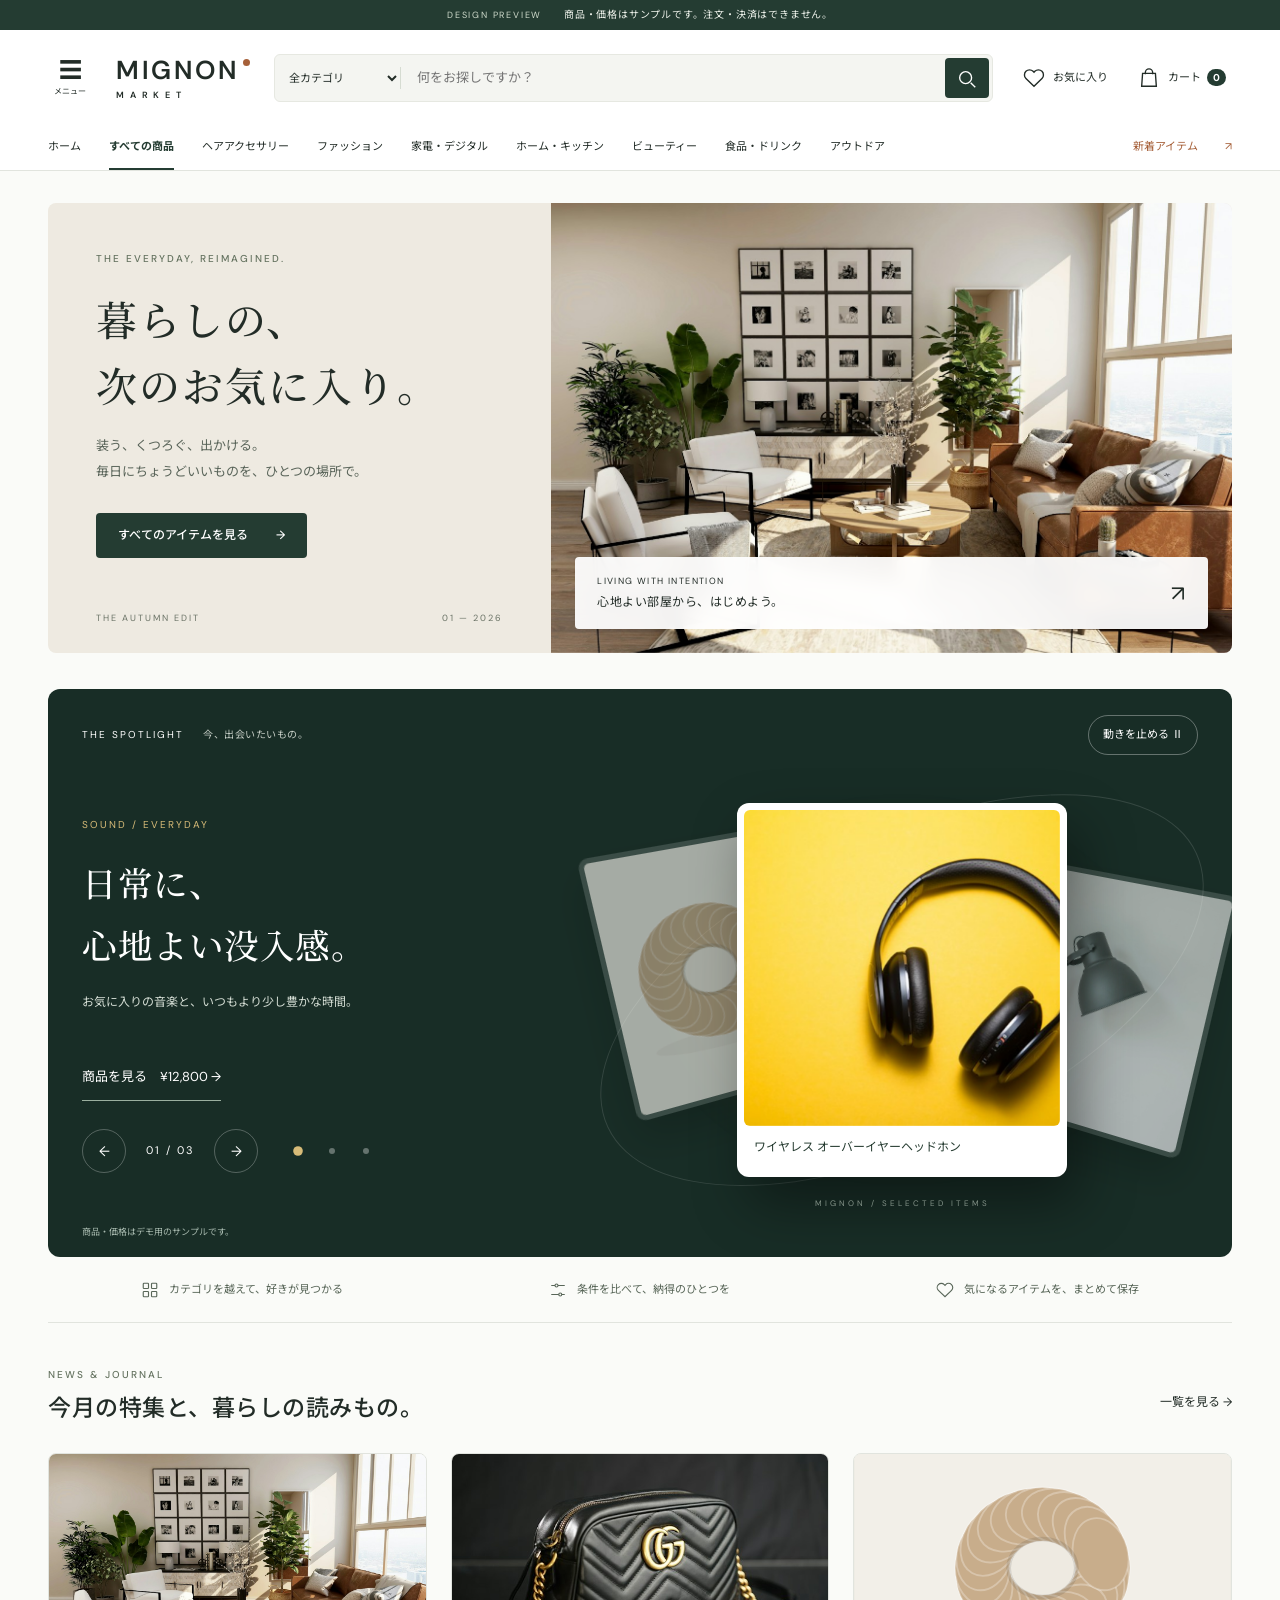
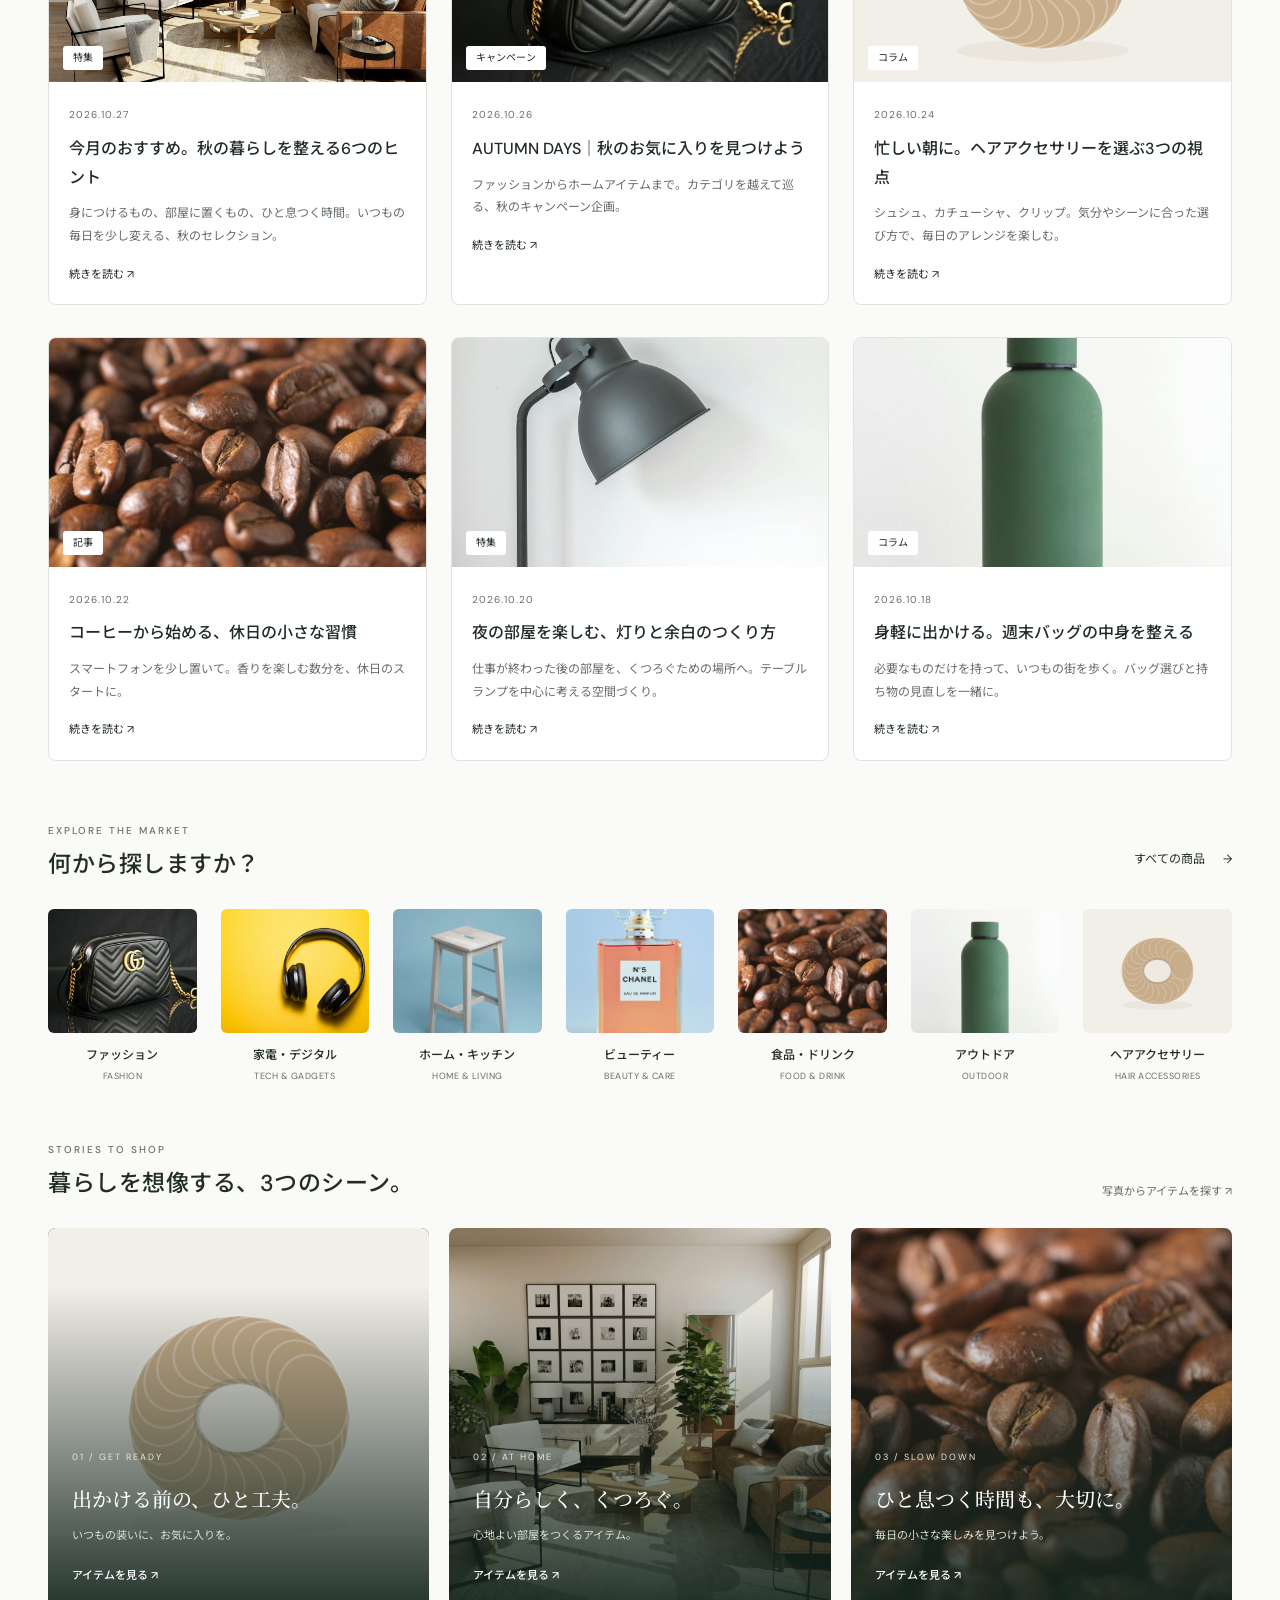
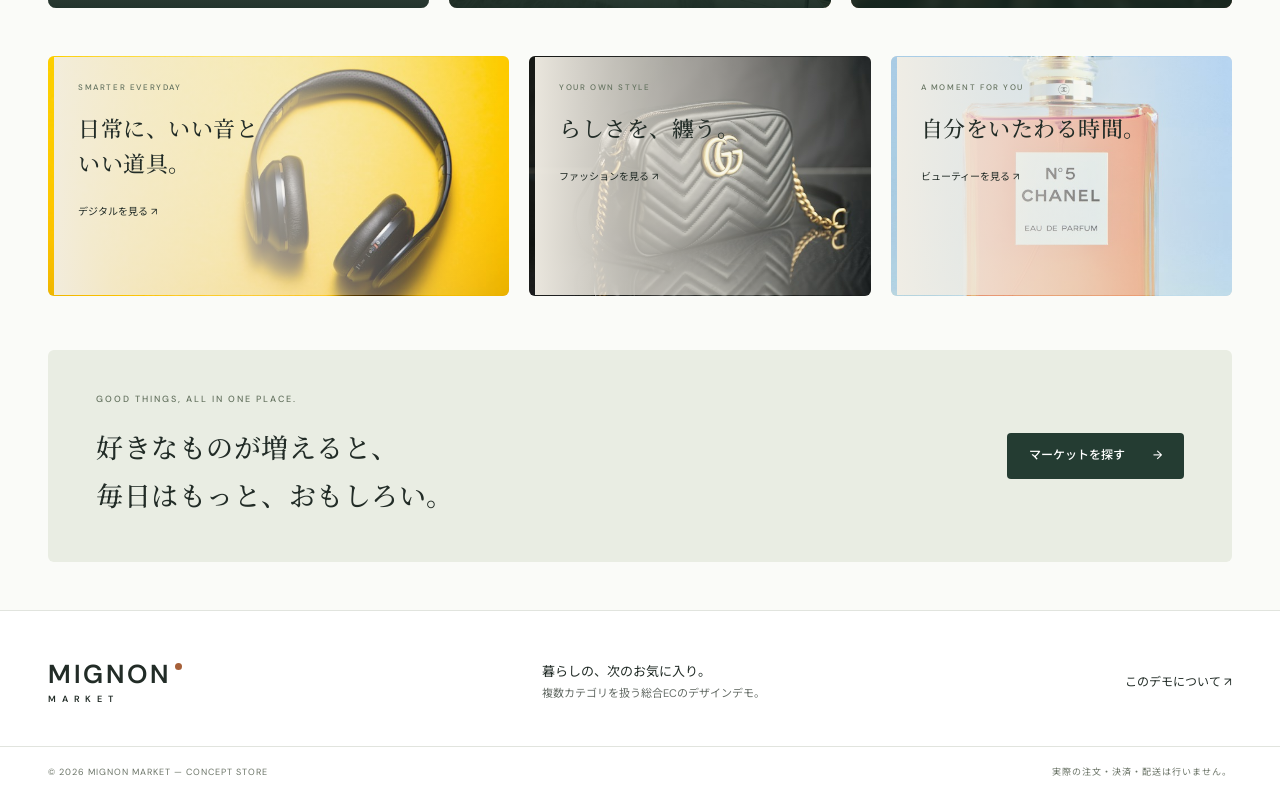
==== commit fc97ca29: "Add six editorial articles and campaign navigation" ====
--- a/index.html
+++ b/index.html
@@ -4,7 +4,7 @@
 <meta charset="UTF-8"><meta name="viewport" content="width=device-width,initial-scale=1">
 <meta name="description" content="MIGNON MARKET — ファッション、デジタル、インテリアからヘアアクセサリーまで。暮らしの好きが見つかる総合ECのデザインデモ。">
 <meta name="theme-color" content="#243c32"><title>MIGNON MARKET | 暮らしの、次のお気に入り。</title>
-<link rel="icon" href="assets/favicon.svg" type="image/svg+xml"><link rel="stylesheet" href="style.css?v=20261027-5"><script type="module" src="app.js?v=20261027-5"></script>
+<link rel="icon" href="assets/favicon.svg" type="image/svg+xml"><link rel="stylesheet" href="style.css?v=20261027-6"><script type="module" src="app.js?v=20261027-6"></script>
 </head>
 <body>
 <a class="skip" href="#catalog">商品一覧へスキップ</a>
--- a/style.css
+++ b/style.css
@@ -50,3 +50,5 @@
 @media(max-width:900px){.spotlight{padding:22px}.spot-layout{gap:16px;min-height:380px}.spot-stage{height:350px}.spot-copy h2{font-size:26px}.story-grid{gap:14px}.story-card{height:310px}.story-copy{left:16px;bottom:18px}.story-copy h3{font-size:17px}.catalog-inspiration{grid-template-columns:160px minmax(0,1fr);gap:16px;padding:20px}.inspiration-items{gap:12px}.catalog-inspiration h3{font-size:19px}}
 @media(max-width:600px){.spotlight{margin-top:24px;padding:20px 18px}.spot-top{font-size:8px;letter-spacing:1px}.spot-top i{display:none}.spot-top .motion-toggle{font-size:10px;padding:7px 10px}.spot-layout{display:flex;flex-direction:column-reverse;gap:0;min-height:0}.spot-stage{width:100%;height:330px;margin:12px 0}.spot-front{max-width:230px}.spot-copy{padding:16px 0 6px;width:100%}.spot-copy h2{font-size:27px;margin:12px 0}.spot-kicker{margin:0}.spot-description{min-height:0}.spot-shop{margin:8px 0 18px}.spot-stage-note{font-size:7px}.spot-disclaimer{margin-top:14px}.stories{padding:0 0 30px}.story-hint{display:none}.story-grid{display:flex;overflow-x:auto;scroll-snap-type:x mandatory;gap:14px;padding-bottom:10px}.story-card{flex:0 0 83%;height:340px;scroll-snap-align:start}.catalog-inspiration{display:block;padding:18px}.catalog-inspiration>div:first-child{position:relative}.catalog-inspiration h3{font-size:20px}.catalog-inspiration h3 br{display:none}.catalog-inspiration .motion-toggle{position:absolute;top:0;right:0;margin:0}.inspiration-items{display:flex;overflow-x:auto;padding:14px 0 4px;gap:14px}.inspiration-items>a{flex:0 0 110px}.inspiration-items span{font-size:9px}.catalog-inspiration .eyebrow{font-size:8px}.spot-side{width:40%}}
 @media(prefers-reduced-motion:reduce){.spot-front,.spot-side,.inspiration-items img,.products>.product,.hero-copy{animation:none!important}.story-card>img{transition:none}.spot-front{transform:none}}
+/* Campaigns and editorial pages. */
+.menu-toggle{flex-shrink:0;display:flex;flex-direction:column;align-items:center;justify-content:center;min-width:44px;min-height:48px;gap:1px;padding:0}.menu-toggle>span{font-size:23px;line-height:1.1}.menu-toggle small{font-size:8px}.header-inner{gap:24px}#site-menu{position:fixed;inset:0 auto 0 0;margin:0;width:min(380px,90vw);height:100dvh;max-height:100dvh;border-radius:0;padding:30px;overflow:auto}.menu-top{display:flex;justify-content:space-between;align-items:center;margin-bottom:30px}.menu-close{font-size:28px;min-width:44px;min-height:44px}#site-menu nav a{position:relative;display:block;padding:20px 28px 20px 0;border-bottom:1px solid var(--line);font-size:15px}#site-menu nav a>span{position:absolute;right:0;top:20px}#site-menu nav small{display:block;color:var(--muted);font-size:11px;margin-top:7px}.menu-campaign{font-weight:600}.menu-note{font-family:'Noto Serif JP',serif;font-size:14px;line-height:2;margin-top:40px;color:var(--muted)}body:has(#site-menu[open]){overflow:hidden}.journal-home{padding:44px 0 14px}.journal-grid{display:grid;grid-template-columns:repeat(3,minmax(0,1fr));gap:32px 24px}.journal-card{display:block;min-width:0;border:1px solid var(--line);background:white;border-radius:8px;overflow:hidden;transition:box-shadow .25s,transform .25s}.journal-card:hover{transform:translateY(-4px);box-shadow:0 12px 28px #243c3212}.journal-image{position:relative;aspect-ratio:1.65;overflow:hidden;background:#eae9df}.journal-image img{width:100%;height:100%;object-fit:cover;display:block;transition:transform .5s}.journal-card:hover img{transform:scale(1.04)}.journal-image>span{position:absolute;bottom:12px;left:14px;background:#fff;padding:4px 10px;font-size:10px;border-radius:3px}.journal-card-body{padding:20px}.journal-card time{font-size:10px;letter-spacing:1px;color:var(--muted)}.journal-card h3{font-size:16px;font-weight:500;line-height:1.8;margin:10px 0}.journal-card p{font-size:12px;line-height:1.9;color:var(--muted);margin:0 0 14px}.journal-read{font-size:11px}.journal-page,.journal-article{padding:30px 0 70px}.journal-header{padding:28px 0 35px;border-bottom:1px solid var(--line)}.journal-header h1{font-size:38px}.journal-header p:not(.eyebrow){font-size:13px;color:var(--muted)}.journal-header small{font-size:11px;color:var(--muted)}.journal-tabs{display:flex;gap:10px;overflow:auto;padding:24px 0 10px}.journal-tabs a{padding:10px 24px;border:1px solid var(--line);border-radius:24px;white-space:nowrap;font-size:12px;min-height:44px}.journal-tabs a[aria-current=page]{background:var(--green);color:white;border-color:var(--green)}.journal-count{font-size:11px;color:var(--muted);margin:10px 0 24px}.journal-article>header{max-width:800px;margin:35px auto 30px}.article-meta{display:flex;align-items:center;gap:18px;font-size:10px;color:var(--muted);letter-spacing:1px}.article-meta>span:first-child{color:var(--green);background:#e9eee4;padding:5px 12px}.journal-article h1{font-size:36px;line-height:1.8;margin:20px 0}.article-intro{font-size:14px;line-height:2;color:var(--muted)}.article-cover{width:100%;height:auto;max-height:540px;aspect-ratio:1.9;object-fit:cover;border-radius:8px}.article-body{max-width:740px;margin:44px auto}.article-body section{margin:0 0 38px}.article-body h2{font-size:22px;margin:0 0 18px}.article-body section p{font-size:15px;line-height:2.25;letter-spacing:.3px}.article-cta{padding:26px;background:#edf0e8;border-radius:8px;margin:40px 0}.article-cta p{margin:0 0 16px;font-size:15px}.article-notice{font-size:11px;color:var(--muted);line-height:1.9}.article-related{border-top:1px solid var(--line);padding-top:35px}.article-related>h2{margin-bottom:24px}@media(max-width:900px){.journal-grid{grid-template-columns:repeat(2,minmax(0,1fr))}.header-inner{gap:16px}.journal-article h1{font-size:30px}}@media(max-width:600px){.header-inner{gap:12px}.menu-toggle{min-width:32px}.header-actions{gap:8px}.journal-home{padding-top:30px}.journal-home .section-heading{align-items:start}.journal-home h2{font-size:18px}.journal-home .text-link{white-space:nowrap}.journal-grid{grid-template-columns:1fr;gap:20px}.journal-home .journal-grid{display:flex;overflow-x:auto;scroll-snap-type:x mandatory;padding:4px 2px 16px;gap:14px}.journal-home .journal-card{flex:0 0 86%;scroll-snap-align:start}.journal-card-body{padding:18px}.journal-card h3{font-size:16px}.journal-header h1{font-size:28px}.journal-tabs a{padding:10px 18px}.journal-page,.journal-article{padding-top:20px}.journal-article h1{font-size:26px}.article-meta{gap:10px;font-size:9px}.article-cover{aspect-ratio:1.3}.article-body{margin-top:28px}.article-body h2{font-size:20px}.article-body section p{font-size:14px}.article-cta{padding:22px}.journal-article .breadcrumbs{flex-wrap:wrap}}
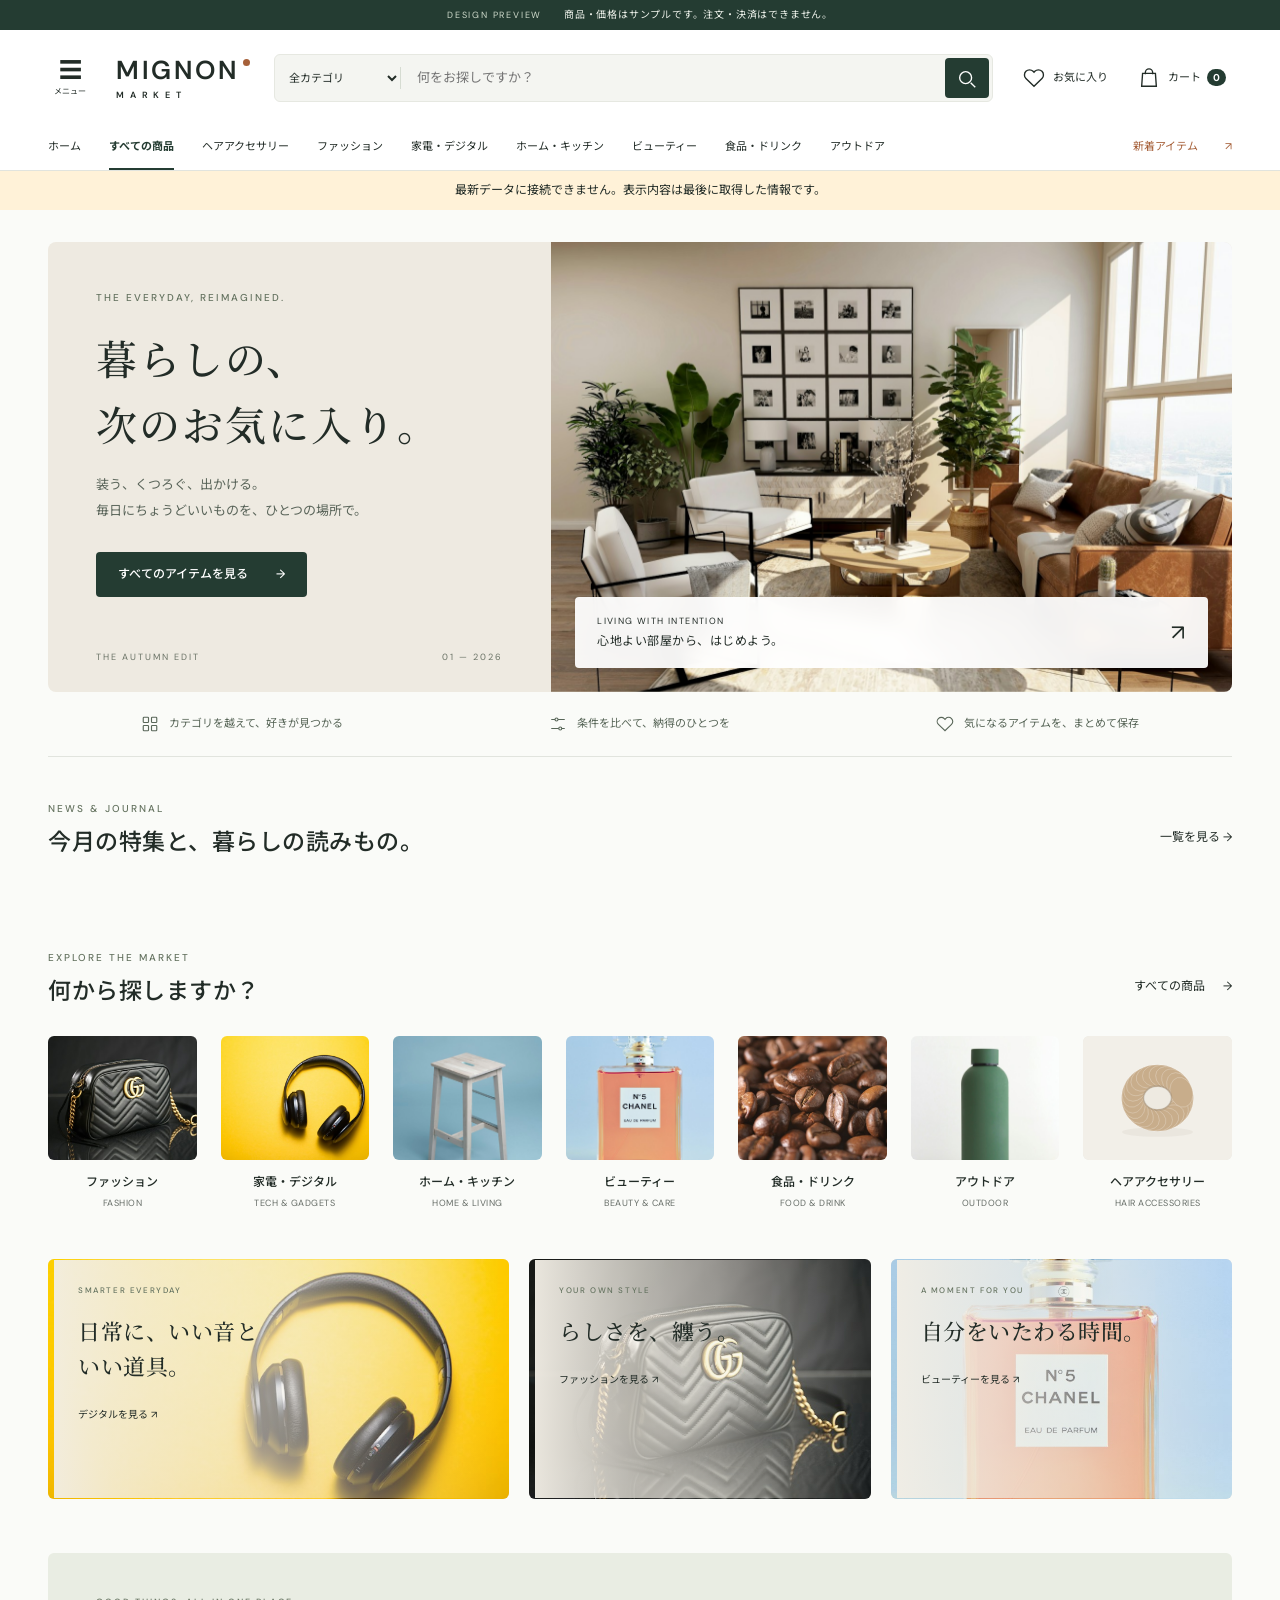
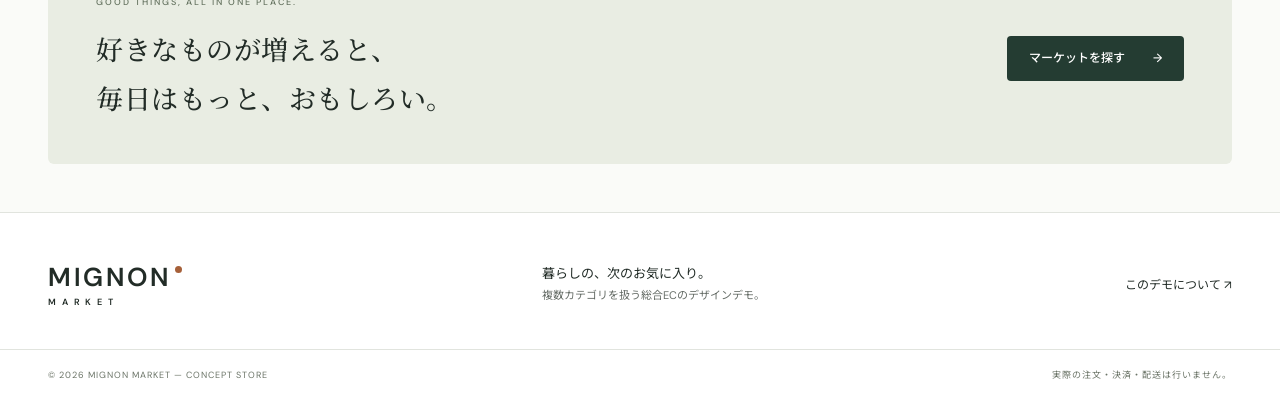
==== commit 8c1ec14c: "Connect catalog and journal to authenticated shared administration service" ====
--- a/index.html
+++ b/index.html
@@ -4,7 +4,7 @@
 <meta charset="UTF-8"><meta name="viewport" content="width=device-width,initial-scale=1">
 <meta name="description" content="MIGNON MARKET — ファッション、デジタル、インテリアからヘアアクセサリーまで。暮らしの好きが見つかる総合ECのデザインデモ。">
 <meta name="theme-color" content="#243c32"><title>MIGNON MARKET | 暮らしの、次のお気に入り。</title>
-<link rel="icon" href="assets/favicon.svg" type="image/svg+xml"><link rel="stylesheet" href="style.css?v=20261027-6"><script type="module" src="app.js?v=20261027-6"></script>
+<link rel="icon" href="assets/favicon.svg" type="image/svg+xml"><link rel="stylesheet" href="style.css?v=20261027-7"><script type="module" src="app.js?v=20261027-7"></script>
 </head>
 <body>
 <a class="skip" href="#catalog">商品一覧へスキップ</a>
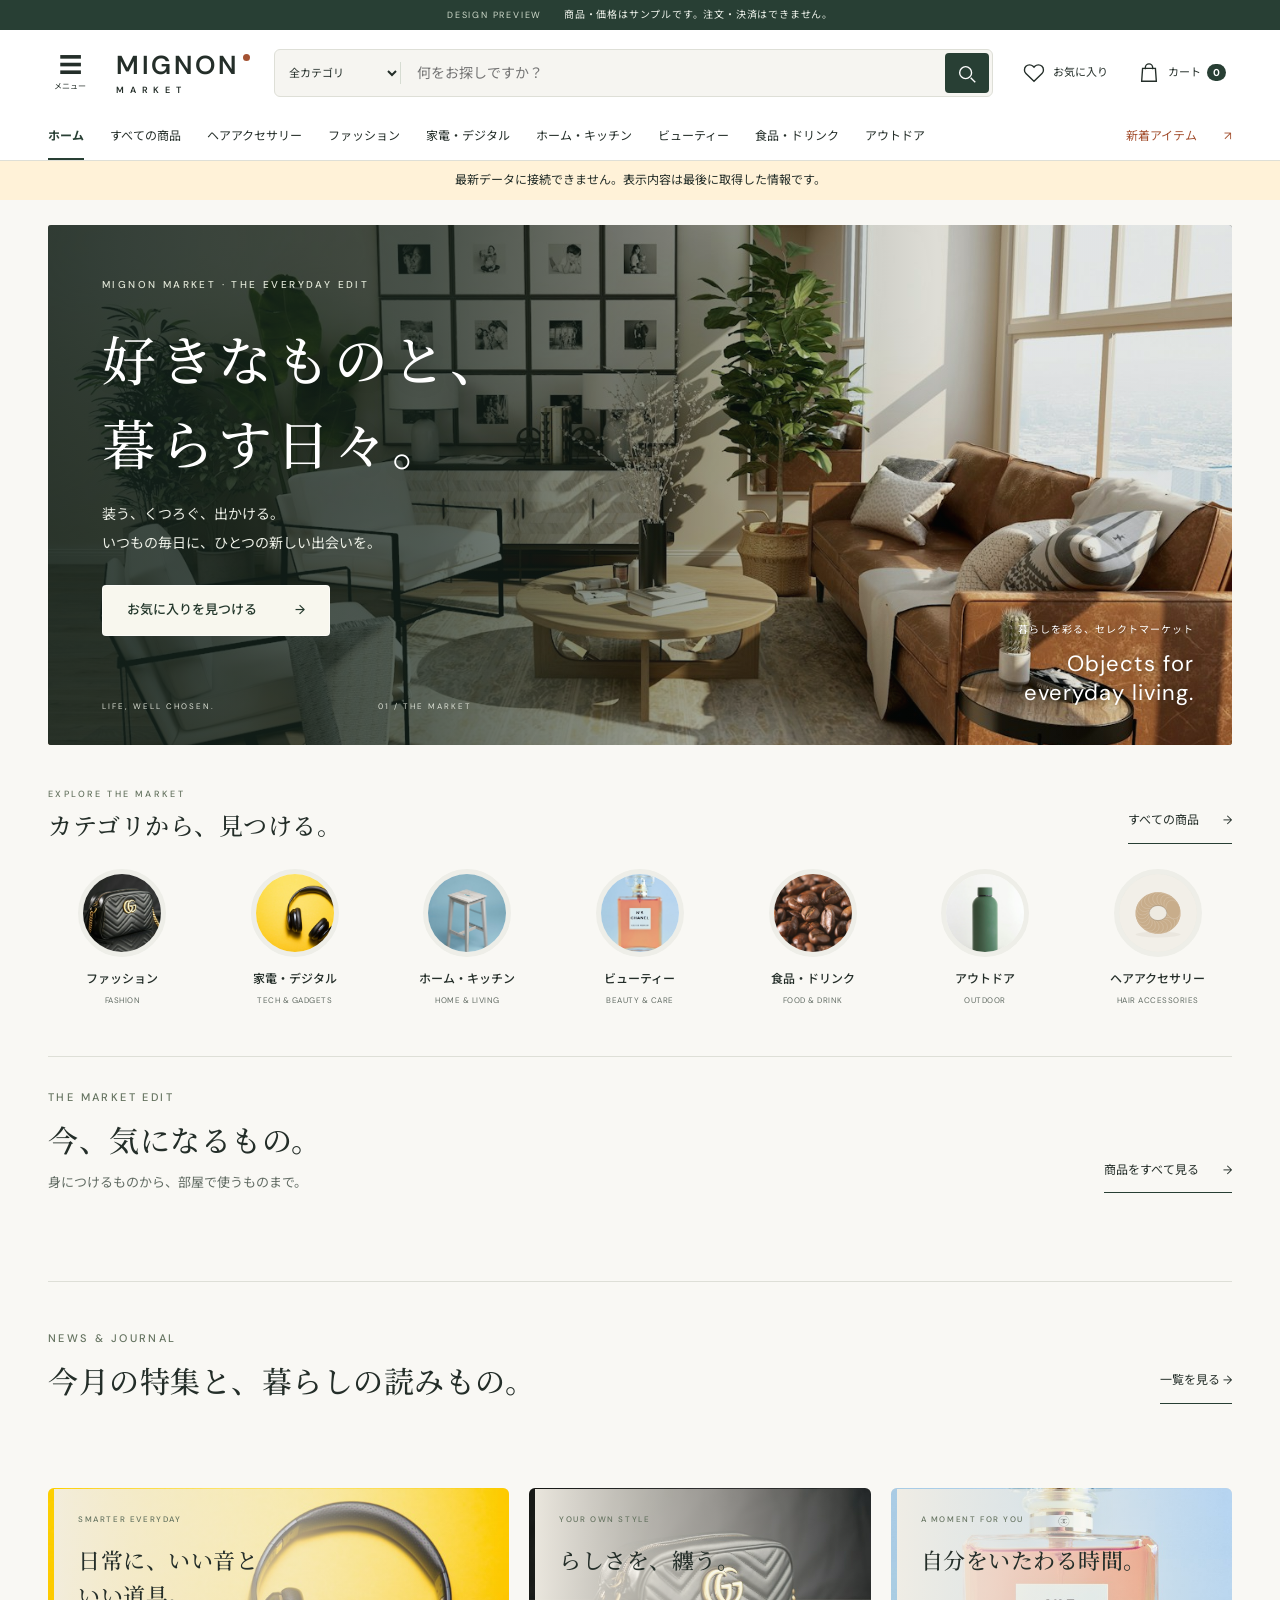
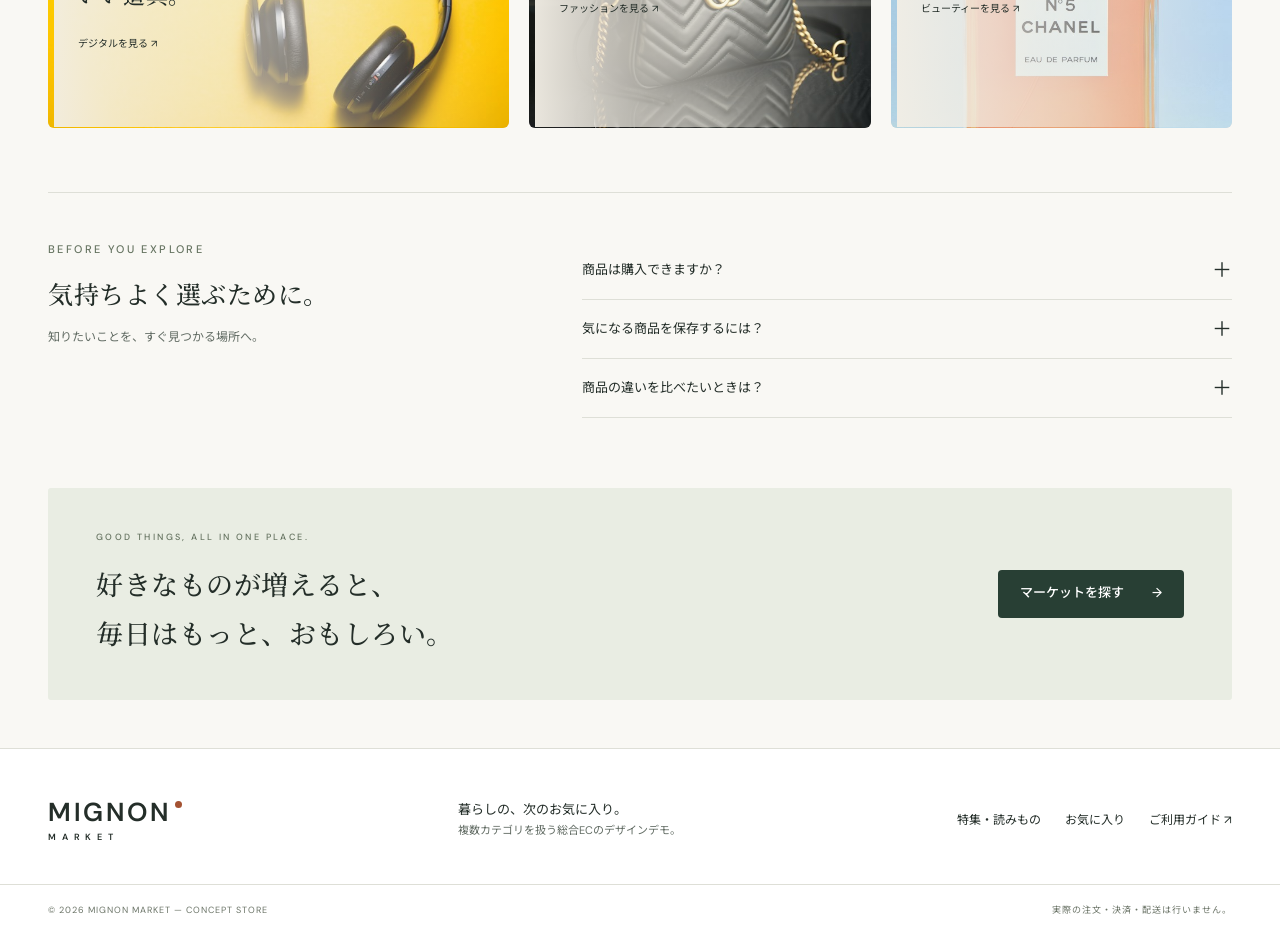
==== commit a07bf017: "Refine storefront discovery and product presentation from ecommerce references" ====
--- a/index.html
+++ b/index.html
@@ -4,7 +4,7 @@
 <meta charset="UTF-8"><meta name="viewport" content="width=device-width,initial-scale=1">
 <meta name="description" content="MIGNON MARKET — ファッション、デジタル、インテリアからヘアアクセサリーまで。暮らしの好きが見つかる総合ECのデザインデモ。">
 <meta name="theme-color" content="#243c32"><title>MIGNON MARKET | 暮らしの、次のお気に入り。</title>
-<link rel="icon" href="assets/favicon.svg" type="image/svg+xml"><link rel="stylesheet" href="style.css?v=20261027-7"><script type="module" src="app.js?v=20261027-7"></script>
+<link rel="icon" href="assets/favicon.svg" type="image/svg+xml"><link rel="stylesheet" href="style.css?v=20261027-8"><link rel="stylesheet" href="design.css?v=20261027-8"><script type="module" src="app.js?v=20261027-8"></script>
 </head>
 <body>
 <a class="skip" href="#catalog">商品一覧へスキップ</a>
@@ -19,9 +19,9 @@
 </header>
 <main>
 <div class="shell">
-<section class="hero" aria-labelledby="hero-title"><div class="hero-copy"><p class="eyebrow">THE EVERYDAY, REIMAGINED.</p><h1 id="hero-title">暮らしの、<br>次のお気に入り。</h1><p class="hero-description">装う、くつろぐ、出かける。<br>毎日にちょうどいいものを、ひとつの場所で。</p><button class="primary" data-action="all">すべてのアイテムを見る <span>→</span></button><div class="hero-foot"><span>THE AUTUMN EDIT</span><span>01 — 2026</span></div></div><div class="hero-photo"><img src="assets/photos/interior.jpg" alt="自然光が差し込む、木の家具と落ち着いた色合いのリビング" fetchpriority="high" width="1400" height="1000"><button class="hero-caption" data-category="home"><span>LIVING WITH INTENTION<small>心地よい部屋から、はじめよう。</small></span><span class="round-arrow">↗</span></button></div></section>
+<section class="hero" aria-labelledby="hero-title"><div class="hero-photo"><img src="assets/photos/interior.jpg" alt="自然光と木の家具がつくる、くつろぎのリビング" fetchpriority="high" width="1400" height="1000"></div><div class="hero-copy"><p class="eyebrow">MIGNON MARKET · THE EVERYDAY EDIT</p><h1 id="hero-title">好きなものと、<br>暮らす日々。</h1><p class="hero-description">装う、くつろぐ、出かける。<br>いつもの毎日に、ひとつの新しい出会いを。</p><button class="primary" data-action="all">お気に入りを見つける <span>→</span></button><div class="hero-foot"><span>LIFE, WELL CHOSEN.</span><span>01 / THE MARKET</span></div></div><div class="hero-label"><span>暮らしを彩る、セレクトマーケット</span><b>Objects for<br>everyday living.</b></div></section>
 <div class="benefit-strip"><span><i data-icon="grid"></i>カテゴリを越えて、好きが見つかる</span><span><i data-icon="sliders"></i>条件を比べて、納得のひとつを</span><span><i data-icon="heart"></i>気になるアイテムを、まとめて保存</span></div>
-<section class="category-section" aria-labelledby="category-title"><div class="section-heading"><div><p class="eyebrow">EXPLORE THE MARKET</p><h2 id="category-title">何から探しますか？</h2></div><button class="text-link" data-action="all">すべての商品 <span>→</span></button></div><div id="category-grid" class="category-grid"></div></section>
+<section class="category-section" aria-labelledby="category-title"><div class="section-heading"><div><p class="eyebrow">EXPLORE THE MARKET</p><h2 id="category-title">カテゴリから、見つける。</h2></div><button class="text-link" data-action="all">すべての商品 <span>→</span></button></div><div id="category-grid" class="category-grid"></div></section>
 <section class="editorial-grid" aria-label="テーマから探す"><button class="editorial editorial-large" data-category="tech"><img src="assets/photos/headphones.jpg" alt="イエローの背景に置かれたヘッドホン" loading="lazy"><div><p class="eyebrow">SMARTER EVERYDAY</p><h2>日常に、いい音と<br>いい道具。</h2><span>デジタルを見る ↗</span></div></button><button class="editorial" data-category="fashion"><img src="assets/photos/bag.jpg" alt="レザーバッグのイメージ" loading="lazy"><div><p class="eyebrow">YOUR OWN STYLE</p><h2>らしさを、纏う。</h2><span>ファッションを見る ↗</span></div></button><button class="editorial editorial-beauty" data-category="beauty"><img src="assets/photos/perfume.jpg" alt="香水のイメージ" loading="lazy"><div><p class="eyebrow">A MOMENT FOR YOU</p><h2>自分をいたわる時間。</h2><span>ビューティーを見る ↗</span></div></button></section>
 <section id="catalog" class="catalog" aria-labelledby="catalog-title"><div class="breadcrumbs"><button data-action="all">ホーム</button><span>/</span><span id="breadcrumb-current">すべての商品</span></div><div class="section-heading"><div><p class="eyebrow">CURATED FOR YOUR EVERYDAY</p><h2 id="catalog-title" tabindex="-1">すべての商品</h2></div><span class="demo-label">SAMPLE COLLECTION</span></div><div class="catalog-layout">
 <details id="filters" open><summary><span data-icon="sliders"></span>絞り込み条件 <span class="filter-chevron">⌄</span></summary><div class="filters-body"><div class="filter-heading"><strong>絞り込み</strong><button class="text-link" data-action="clear-draft">条件をクリア</button></div><fieldset><legend>カテゴリ</legend><div id="category-filters"></div></fieldset><fieldset id="genre-field"><legend>ジャンル</legend><label class="sr-only" for="genre">ジャンルを選択</label><select id="genre"></select></fieldset><fieldset><legend>価格帯</legend><label class="sr-only" for="price">価格帯を選択</label><select id="price"><option value="all">すべての価格</option><option value="1000">1,000円以下</option><option value="3000">3,000円以下</option><option value="10000">10,000円以下</option><option value="30000">30,000円以下</option></select></fieldset><fieldset><legend>カラー</legend><div id="color-filters" class="color-filters"></div></fieldset><label class="check-line"><input type="checkbox" id="stock">在庫ありのみ</label><div class="filter-apply"><button class="primary" data-action="apply-filters">この条件で検索</button><p>条件をまとめて選択してから検索できます</p></div><div class="filter-note">小さな発見を、毎日に。<p>写真・仕様・在庫は操作確認用のサンプルです。</p></div></div></details>
@@ -30,12 +30,12 @@
 <section id="recent-section" class="recent-section" hidden><div class="section-heading"><div><p class="eyebrow">PICK UP WHERE YOU LEFT OFF</p><h2>最近チェックしたアイテム</h2></div><button class="text-link" data-action="clear-recent">履歴を消去</button></div><div id="recent-products" class="recent-products"></div></section>
 <section class="closing"><div><p class="eyebrow">GOOD THINGS, ALL IN ONE PLACE.</p><h2>好きなものが増えると、<br>毎日はもっと、おもしろい。</h2></div><button class="primary" data-action="all">マーケットを探す <span>→</span></button></section>
 </div></main>
-<footer><div class="shell footer-top"><a class="brand" href="./">MIGNON<span>MARKET</span><i></i></a><p>暮らしの、次のお気に入り。<br><small>複数カテゴリを扱う総合ECのデザインデモ。</small></p><button class="text-link" data-action="guide">このデモについて ↗</button></div><div class="shell footer-bottom"><span>© 2026 MIGNON MARKET — CONCEPT STORE</span><span>実際の注文・決済・配送は行いません。</span></div></footer>
+<footer><div class="shell footer-top"><a class="brand" href="./">MIGNON<span>MARKET</span><i></i></a><p>暮らしの、次のお気に入り。<br><small>複数カテゴリを扱う総合ECのデザインデモ。</small></p><div class="footer-links"><a href="campaigns.html">特集・読みもの</a><a href="favorites.html">お気に入り</a><button class="text-link" data-action="guide">ご利用ガイド ↗</button></div></div><div class="shell footer-bottom"><span>© 2026 MIGNON MARKET — CONCEPT STORE</span><span>実際の注文・決済・配送は行いません。</span></div></footer>
 <div class="mobile-nav"><button data-action="home"><span data-icon="home"></span>ホーム</button><button data-action="all"><span data-icon="grid"></span>商品を探す</button><button data-action="favorites"><span data-icon="heart"></span>お気に入り</button><button data-action="cart"><span data-icon="bag"></span>カート</button></div>
 <div id="compare-bar" class="compare-bar" hidden><span id="compare-count"></span><button class="primary" data-action="compare">比較する</button><button class="icon-button" data-action="clear-compare" aria-label="比較を解除">×</button></div>
 <dialog id="detail-dialog" aria-labelledby="detail-title"><button class="close icon-button" aria-label="前のページに戻る">← 戻る</button><div id="detail-content"></div></dialog>
 <dialog id="cart-dialog" class="side-dialog" aria-labelledby="cart-title"><div class="dialog-heading"><div><p class="eyebrow">YOUR SELECTION</p><h2 id="cart-title">ショッピングカート</h2></div><button class="close icon-button" aria-label="前のページに戻る">←</button></div><p class="muted">操作確認用です。注文・決済はできません。</p><div id="cart-content"></div></dialog>
 <dialog id="compare-dialog" aria-labelledby="compare-title"><div class="dialog-heading"><h2 id="compare-title">アイテムを比較</h2><button class="close icon-button" aria-label="比較を閉じる">×</button></div><div id="compare-content"></div></dialog>
-<dialog id="guide-dialog" aria-labelledby="guide-title"><div class="dialog-heading"><h2 id="guide-title">このデモについて</h2><button class="close icon-button" aria-label="説明を閉じる">×</button></div><p>総合ECの操作確認用サイトです。商品・ブランド・価格・仕様は架空のサンプルで、写真はイメージです。</p><p>カテゴリ検索、条件の絞り込み、お気に入り、最大3点の比較、カート操作を体験できます。お気に入り・カート・閲覧履歴はこのブラウザ内に保存します。</p><p>本番の会員認証、注文・決済、商品管理、SNS連携、AI学習は未実装です。「おすすめ順」はデモの編集順です。</p><button class="secondary" data-action="clear-data">このブラウザの保存データを消去</button></dialog>
+<dialog id="guide-dialog" aria-labelledby="guide-title"><div class="dialog-heading"><h2 id="guide-title">このデモについて</h2><button class="close icon-button" aria-label="説明を閉じる">×</button></div><p>総合ECの操作確認用サイトです。商品・ブランド・価格・仕様は架空のサンプルで、写真はイメージです。</p><p>カテゴリ検索、条件の絞り込み、お気に入り、最大3点の比較、カート操作を体験できます。お気に入り・カート・閲覧履歴はこのブラウザ内に保存します。</p><p>商品・記事は管理画面から更新できます。本番の会員認証、注文・決済、SNS連携、AI学習は未実装です。「おすすめ順」はデモの編集順です。</p><button class="secondary" data-action="clear-data">このブラウザの保存データを消去</button></dialog>
 <div id="toast" role="status"></div>
 </body></html>
--- a/design.css
+++ b/design.css
@@ -0,0 +1,18 @@
+/* Editorial discovery, clear product information, and accessible shopping actions. */
+:root{--paper:#f9f8f4;--ink:#242e29;--muted:#626c64;--line:#dedfd7;--green:#283f34;--accent:#a45232}
+.header-inner{padding-top:19px;padding-bottom:19px}.primary-nav{font-size:12px}.primary-nav>div{gap:26px}#search-form{background:#f6f5f1;border-color:#dedfd7}#search{font-size:14px}.menu-toggle{min-width:44px}.primary,.secondary{min-height:48px;font-size:13px}.eyebrow{font-size:11px;letter-spacing:2.4px}.section-heading h2{font-family:'Noto Serif JP',serif;font-size:30px;line-height:1.6}.section-description{font-size:13px;color:var(--muted);margin:10px 0 0}.section-heading .text-link{border-bottom:1px solid var(--green);padding:0 0 5px;min-height:40px;gap:24px;flex-shrink:0}.text-link:hover{color:var(--accent)}
+.hero{position:relative;display:block;min-height:520px;margin-top:25px;background:#4c5447;border-radius:3px;isolation:isolate}.hero-photo{position:absolute;inset:0;z-index:-2}.hero-photo>img{object-position:50% 58%}.hero:after{content:'';position:absolute;inset:0;z-index:-1;background:linear-gradient(90deg,#15241dd9 0%,#15241db3 32%,#15241d1a 75%)}.hero-copy{padding:52px 54px 32px;width:62%;min-height:520px;color:#fff;animation:editorial-in .8s ease both}.hero-copy .eyebrow{color:#e0e5d6;font-size:10px;margin-bottom:20px}.hero h1{font-size:clamp(38px,4.2vw,58px);line-height:1.55;letter-spacing:4px;margin-bottom:17px;text-shadow:0 2px 15px #0002}.hero-description{font-size:14px;color:#eef1e8;line-height:2.05}.hero-copy>.primary{background:#f8f7ee;color:#24382c;border:1px solid #fff8;padding:14px 24px;gap:38px}.hero-copy>.primary:hover{background:white;color:#24382c;transform:translateY(-2px)}.hero-secondary{font-size:12px;display:inline-flex;align-items:center;gap:28px;min-height:44px;margin-top:6px;color:white}.hero-secondary:hover{text-decoration:underline}.hero-foot{color:#dce0d5;font-size:8px;max-width:370px;padding-top:16px}.hero-label{position:absolute;bottom:38px;right:38px;color:white;text-align:right;text-shadow:0 1px 6px #18241c60}.hero-label span{display:block;font-size:10px;margin-bottom:12px;letter-spacing:1px}.hero-label b{font-size:22px;font-weight:400;line-height:1.3;letter-spacing:1px}
+.season-note{display:flex;gap:22px;align-items:center;padding:22px 3px;border-bottom:1px solid var(--line)}.season-note>span{font-size:9px;letter-spacing:1.4px;background:var(--green);color:white;padding:5px 9px}.season-note time{font-size:10px;color:var(--muted)}.season-note strong{font-size:12px;font-weight:400;flex:1}.season-note b{font-size:20px;font-weight:400}.season-note:hover strong{text-decoration:underline}.category-section{padding:42px 0 48px}.category-section .section-heading{margin-bottom:24px}.category-section h2{font-size:24px}.category-section .eyebrow{font-size:9px;margin-bottom:4px}.category-grid{gap:24px}.category-image{border-radius:50%;aspect-ratio:1;width:88px;margin:0 auto 13px;background:#e8e9e1;border:5px solid #eeeee8}.category-image img{transition:transform .5s}.category-card strong{font-size:12px}.category-card small{font-size:8px;letter-spacing:.5px}.category-card{min-height:140px}.home-selection{padding:32px 0 60px;border-top:1px solid var(--line)}.selection-grid{display:grid;grid-template-columns:repeat(4,minmax(0,1fr));gap:34px 24px}.selection-card{display:block;min-width:0}.selection-card>div{position:relative;aspect-ratio:1;overflow:hidden;background:#edece5;border-radius:4px}.selection-card img{width:100%;height:100%;object-fit:cover;transition:transform .5s}.selection-card:hover img{transform:scale(1.045)}.selection-card>div>span{position:absolute;top:13px;left:13px;background:#fffffff0;padding:5px 8px;font-size:9px;letter-spacing:.7px}.selection-card i{position:absolute;bottom:12px;right:12px;width:38px;height:38px;display:grid;place-items:center;border-radius:50%;background:white;font-style:normal;font-size:20px;transition:transform .25s}.selection-card:hover i{transform:rotate(45deg)}.selection-card>small{display:block;font-size:10px;color:var(--muted);margin-top:14px}.selection-card h3{font-weight:500;font-size:14px;line-height:1.8;margin:5px 0 8px}.selection-card>p{font-size:20px;margin:0}.selection-card>p small{font-size:10px;color:var(--muted)}
+.journal-home{padding:48px 0 56px;border-top:1px solid var(--line)}.journal-home .journal-grid{grid-template-columns:1.35fr 1fr 1fr;gap:24px}.journal-card{border:0;border-radius:3px;background:transparent}.journal-card:hover{box-shadow:none}.journal-card-body{padding:18px 0}.journal-card h3{font-size:15px}.journal-home .journal-card:first-child{grid-row:span 2;position:relative;isolation:isolate;min-height:620px}.journal-home .journal-card:first-child .journal-image{position:absolute;inset:0;aspect-ratio:auto;height:100%;z-index:-2}.journal-home .journal-card:first-child:after{content:'';position:absolute;inset:0;background:linear-gradient(180deg,#13251c00 20%,#13251cdd 100%);z-index:-1}.journal-home .journal-card:first-child .journal-card-body{position:absolute;bottom:0;padding:30px;color:#fff}.journal-home .journal-card:first-child h3{font-family:'Noto Serif JP',serif;font-size:27px;line-height:1.8}.journal-home .journal-card:first-child p,.journal-home .journal-card:first-child time{color:#e5e8dd}.journal-home .journal-card:first-child .journal-image>span{top:20px;bottom:auto;left:24px}.journal-home .journal-card:last-child{display:flex;align-items:center;gap:18px;grid-column:2/4;border-top:1px solid var(--line);padding-top:20px}.journal-home .journal-card:last-child .journal-image{flex:0 0 150px}.journal-home .journal-card:last-child .journal-card-body{padding:0}.journal-home .journal-card:last-child p{display:none}.spotlight{margin:0 0 56px;border-radius:4px}.stories{padding-bottom:56px}.editorial-grid{margin-bottom:64px}.story-card{border-radius:3px}.closing{border-radius:3px;margin-top:40px}.shopping-guide{display:grid;grid-template-columns:1fr 1.4fr;gap:70px;border-top:1px solid var(--line);padding:48px 0 30px}.shopping-guide h2{font-family:'Noto Serif JP',serif;font-size:25px}.shopping-guide>div>p:not(.eyebrow){font-size:12px;color:var(--muted);margin-top:16px}.guide-questions details{border-bottom:1px solid var(--line)}.guide-questions summary{min-height:58px;cursor:pointer;list-style:none;display:flex;align-items:center;justify-content:space-between;font-size:13px;gap:16px}.guide-questions summary::-webkit-details-marker{display:none}.guide-questions summary span{font-size:20px;transition:transform .2s}.guide-questions details[open] summary span{transform:rotate(45deg)}.guide-questions p{font-size:12px;line-height:2;color:var(--muted);margin:0 0 20px}.guide-questions a{font-size:12px;display:inline-block;text-decoration:underline;margin:0 0 20px}.footer-links{display:flex;gap:24px;align-items:center;font-size:12px}
+.catalog{padding-top:32px}.catalog>.section-heading{border-bottom:1px solid var(--line);padding-bottom:26px;margin-bottom:28px}.catalog-layout{grid-template-columns:200px minmax(0,1fr);gap:36px}.products{grid-template-columns:repeat(3,minmax(0,1fr));gap:36px 24px}.product h3{font-size:14px;line-height:1.8}.product-image{border-radius:4px}.product-brand{font-size:10px;margin-top:16px}.product .product-desc{font-size:11px}.product-genre{display:inline-block;padding:3px 7px;border:1px solid var(--line);color:var(--muted);font-size:10px;margin-bottom:10px;border-radius:3px}.product .price{font-size:22px}.product-meta>span,.compare-check{font-size:11px}.heart{min-width:44px;min-height:44px}.compare-check{min-height:44px}.product h3 button{min-height:50px}.result-toolbar{background:#f0f1eb;padding:12px 16px;border-radius:4px;margin-bottom:24px}.result-toolbar p{font-weight:500}.catalog-inspiration{margin-top:48px;margin-bottom:0}.filter-option{font-size:12px;min-height:40px}.filter-heading strong{font-size:14px}.filter-note{display:none}.filter-apply{position:sticky;bottom:0;background:var(--paper);padding:16px 0 8px}.filters-body{background:transparent}
+body[data-view=product] #detail-dialog{max-width:1240px;border:0;background:transparent;padding:12px 28px 36px}.detail-grid{grid-template-columns:1.2fr 1fr;gap:60px}.detail-body{align-self:start;position:sticky;top:175px}.detail-body h2{font-size:27px;line-height:1.8}.detail-body>p{font-size:14px}.detail-body .price{font-size:30px}.detail-actions{gap:12px}.detail-actions .primary{min-height:52px;font-size:14px;flex:1}.detail-body .eyebrow{font-size:10px}.detail-service{border-top:1px solid var(--line);padding-top:18px;display:grid;gap:7px;font-size:11px;color:var(--muted)}.detail-service .text-link{min-height:35px}.detail-related{margin-top:70px;border-top:1px solid var(--line);padding-top:40px}.detail-related .section-heading h2{font-size:25px}.detail-related .selection-grid{margin-bottom:55px}.purchase-dock{position:fixed;z-index:19;bottom:0;left:0;right:0;background:#fffffff5;backdrop-filter:blur(12px);border-top:1px solid var(--line);padding:12px max(28px,calc((100vw - 1184px)/2));display:flex;justify-content:space-between;align-items:center;gap:25px;box-shadow:0 -5px 30px #233b2608}.purchase-dock>div{min-width:0}.purchase-dock small{display:block;font-size:11px;color:var(--muted);white-space:nowrap;overflow:hidden;text-overflow:ellipsis;max-width:550px}.purchase-dock strong{font-size:21px;font-weight:500}.purchase-dock strong span{font-size:10px}.purchase-dock button{min-width:230px}.detail-grid .gallery-stage{background:#eeeee7}.sample-caption{color:#687067!important}.guide-questions summary:focus-visible{outline:2px solid var(--accent);outline-offset:4px}
+@keyframes editorial-in{from{opacity:0;transform:translateY(16px)}to{opacity:1;transform:translateY(0)}}
+@media(min-width:1450px){.products{grid-template-columns:repeat(4,minmax(0,1fr))}}
+@media(max-width:1000px){.hero-copy{width:74%;padding-left:36px}.hero-label{right:24px;bottom:28px}.hero-label b{font-size:18px}.category-grid{gap:10px}.category-image{width:74px}.category-card strong{font-size:10px}.journal-home .journal-grid{grid-template-columns:1fr 1fr}.journal-home .journal-card:first-child{grid-row:span 2;min-height:560px}.journal-home .journal-card:last-child{grid-column:1/-1}.selection-grid{gap:26px 18px}.detail-grid{gap:30px;grid-template-columns:1fr 1fr}.detail-body{position:static}.detail-body h2{font-size:23px}.shopping-guide{gap:30px}.footer-links{gap:14px}}
+@media(max-width:900px){.catalog-layout{grid-template-columns:1fr}.filter-apply{position:static}.products{grid-template-columns:repeat(3,minmax(0,1fr))}.purchase-dock{bottom:64px}.purchase-dock small{max-width:330px}body[data-view=product]{padding-bottom:150px}.footer-links{flex-wrap:wrap}.hero{min-height:480px}.hero-copy{min-height:480px}}
+@media(max-width:600px){.shell{padding:0 20px}.header-inner{padding:16px 20px;gap:12px}.primary-nav{padding:0 20px}.primary-nav>div{gap:23px}.primary-nav{font-size:11px}.section-heading h2{font-size:24px}.section-heading{gap:12px;margin-bottom:24px}.section-heading .text-link{font-size:11px;gap:6px;min-height:36px}.section-description{font-size:11px}.hero{min-height:500px;margin-top:16px;border-radius:3px}.hero-copy{width:100%;min-height:500px;padding:38px 25px 24px}.hero:after{background:linear-gradient(90deg,#172a22d9,#172a2250),linear-gradient(0deg,#172a2244,#172a2200)}.hero h1{font-size:37px;letter-spacing:2px;margin:8px 0 18px}.hero-copy .eyebrow{font-size:7px;letter-spacing:1.5px;max-width:250px;line-height:2;margin-bottom:12px}.hero-description{font-size:12px;line-height:2.1;margin-bottom:25px}.hero-photo>img{object-position:62% center}.hero-label{display:none}.hero-copy>.primary{font-size:12px;gap:30px}.hero-foot{font-size:7px;letter-spacing:1px;padding-top:24px;max-width:none}.hero-secondary{font-size:11px}.season-note{display:grid;grid-template-columns:auto 1fr auto;gap:10px;padding:18px 0}.season-note>span{font-size:8px;width:fit-content;padding:3px 7px}.season-note time{font-size:9px}.season-note strong{grid-column:1/3;font-size:11px;line-height:1.8}.season-note b{grid-column:3;grid-row:1/3}.category-section{padding:30px 0}.category-section h2{font-size:20px}.category-section .text-link{font-size:10px}.category-grid{display:grid;grid-template-columns:repeat(4,minmax(0,1fr));gap:18px 9px;overflow:visible}.category-card{min-height:0}.category-image{width:100%;max-width:70px;border-width:3px;aspect-ratio:1;margin-bottom:8px}.category-card strong{font-size:9px;line-height:1.7}.category-card small{display:none}.home-selection{padding:30px 0 36px}.selection-grid{grid-template-columns:repeat(2,minmax(0,1fr));gap:28px 14px}.selection-card h3{font-size:12px;line-height:1.8}.selection-card>p{font-size:18px}.selection-card>small{font-size:9px}.selection-card>div>span{top:9px;left:9px;font-size:7px;letter-spacing:.3px;max-width:calc(100% - 18px)}.selection-card i{width:30px;height:30px;font-size:16px;right:8px;bottom:8px}.journal-home{padding:32px 0 38px}.journal-home .journal-grid{display:grid;grid-template-columns:1fr 1fr;gap:24px 14px;overflow:visible;padding:0}.journal-home h2{font-size:21px;max-width:225px}.journal-home .journal-card:first-child{grid-column:1/-1;grid-row:auto;min-height:390px}.journal-home .journal-card:first-child .journal-card-body{padding:24px}.journal-home .journal-card:first-child h3{font-size:24px}.journal-home .journal-card:first-child p{font-size:12px;line-height:1.9}.journal-home .journal-card{flex:auto}.journal-home .journal-card .journal-card-body{padding:12px 0}.journal-home .journal-card h3{font-size:12px;line-height:1.9}.journal-home .journal-card p{display:none}.journal-home .journal-card:first-child p{display:block}.journal-home .journal-card:last-child{grid-column:1/-1;gap:14px}.journal-home .journal-card:last-child .journal-image{flex-basis:105px}.journal-card time{font-size:9px}.journal-image>span{font-size:8px;left:8px;bottom:8px;padding:3px 7px}.journal-read{font-size:10px}.spotlight{margin-bottom:36px}.stories{padding-bottom:36px}.editorial-grid{margin-bottom:38px}.shopping-guide{grid-template-columns:1fr;gap:20px;padding:32px 0}.shopping-guide h2{font-size:22px}.shopping-guide>div>p:not(.eyebrow){font-size:11px}.guide-questions summary{font-size:12px;min-height:60px}.guide-questions p{font-size:12px}.closing{margin-top:15px}.footer-top{gap:22px}.footer-links{justify-content:center;font-size:11px;gap:18px}.footer-links .text-link{font-size:11px}.products{grid-template-columns:repeat(2,minmax(0,1fr));gap:28px 14px}.product h3{font-size:12px}.product-brand{font-size:8px;letter-spacing:.5px;margin-top:12px}.product .product-desc{font-size:10px}.product .price{font-size:19px}.product-genre{font-size:9px;padding:2px 5px}.product-meta>span,.compare-check{font-size:10px}.heart{min-width:40px;min-height:40px;top:4px;right:4px}.product-image .tag{font-size:7px;top:9px;left:8px;max-width:65%;letter-spacing:.3px}.result-toolbar{padding:10px;gap:8px;align-items:start}.result-toolbar p{font-size:10px;padding-top:11px}.result-toolbar label{font-size:0}.result-toolbar select{font-size:11px;max-width:135px}.catalog>.section-heading{padding-bottom:20px}.catalog-inspiration{margin-top:32px}.detail-grid{grid-template-columns:1fr;gap:24px}.detail-body h2{font-size:23px}.detail-body>p{font-size:13px}.detail-body .price{font-size:28px}.detail-body .detail-actions .primary{font-size:12px}.detail-related{margin-top:40px;padding-top:30px}.detail-related .section-heading h2{font-size:20px}.detail-related .selection-grid{margin-bottom:35px}body[data-view=product] #detail-dialog{padding:8px 8px 20px}.purchase-dock{bottom:62px;padding:10px 14px;gap:12px}.purchase-dock small{max-width:155px;font-size:9px}.purchase-dock strong{font-size:19px}.purchase-dock button{min-width:165px;gap:12px;font-size:12px;padding:12px 14px}.detail-service{font-size:11px}.journal-page .journal-grid{gap:32px}.journal-page .journal-card-body{padding-top:16px}}
+@media(prefers-reduced-motion:reduce){.hero-copy{animation:none}.selection-card img,.selection-card i,.journal-card,.journal-image img{transition:none}.hero-copy>.primary:hover{transform:none}}
+.hero-photo{height:100%}
+body:not([data-view]) main>.shell{visibility:hidden}
+body:not([data-view]) main{min-height:60vh}
+body:not([data-view]) main:before{content:'マーケットを読み込んでいます…';display:block;padding:32px 24px;text-align:center;font-size:12px;color:var(--muted)}
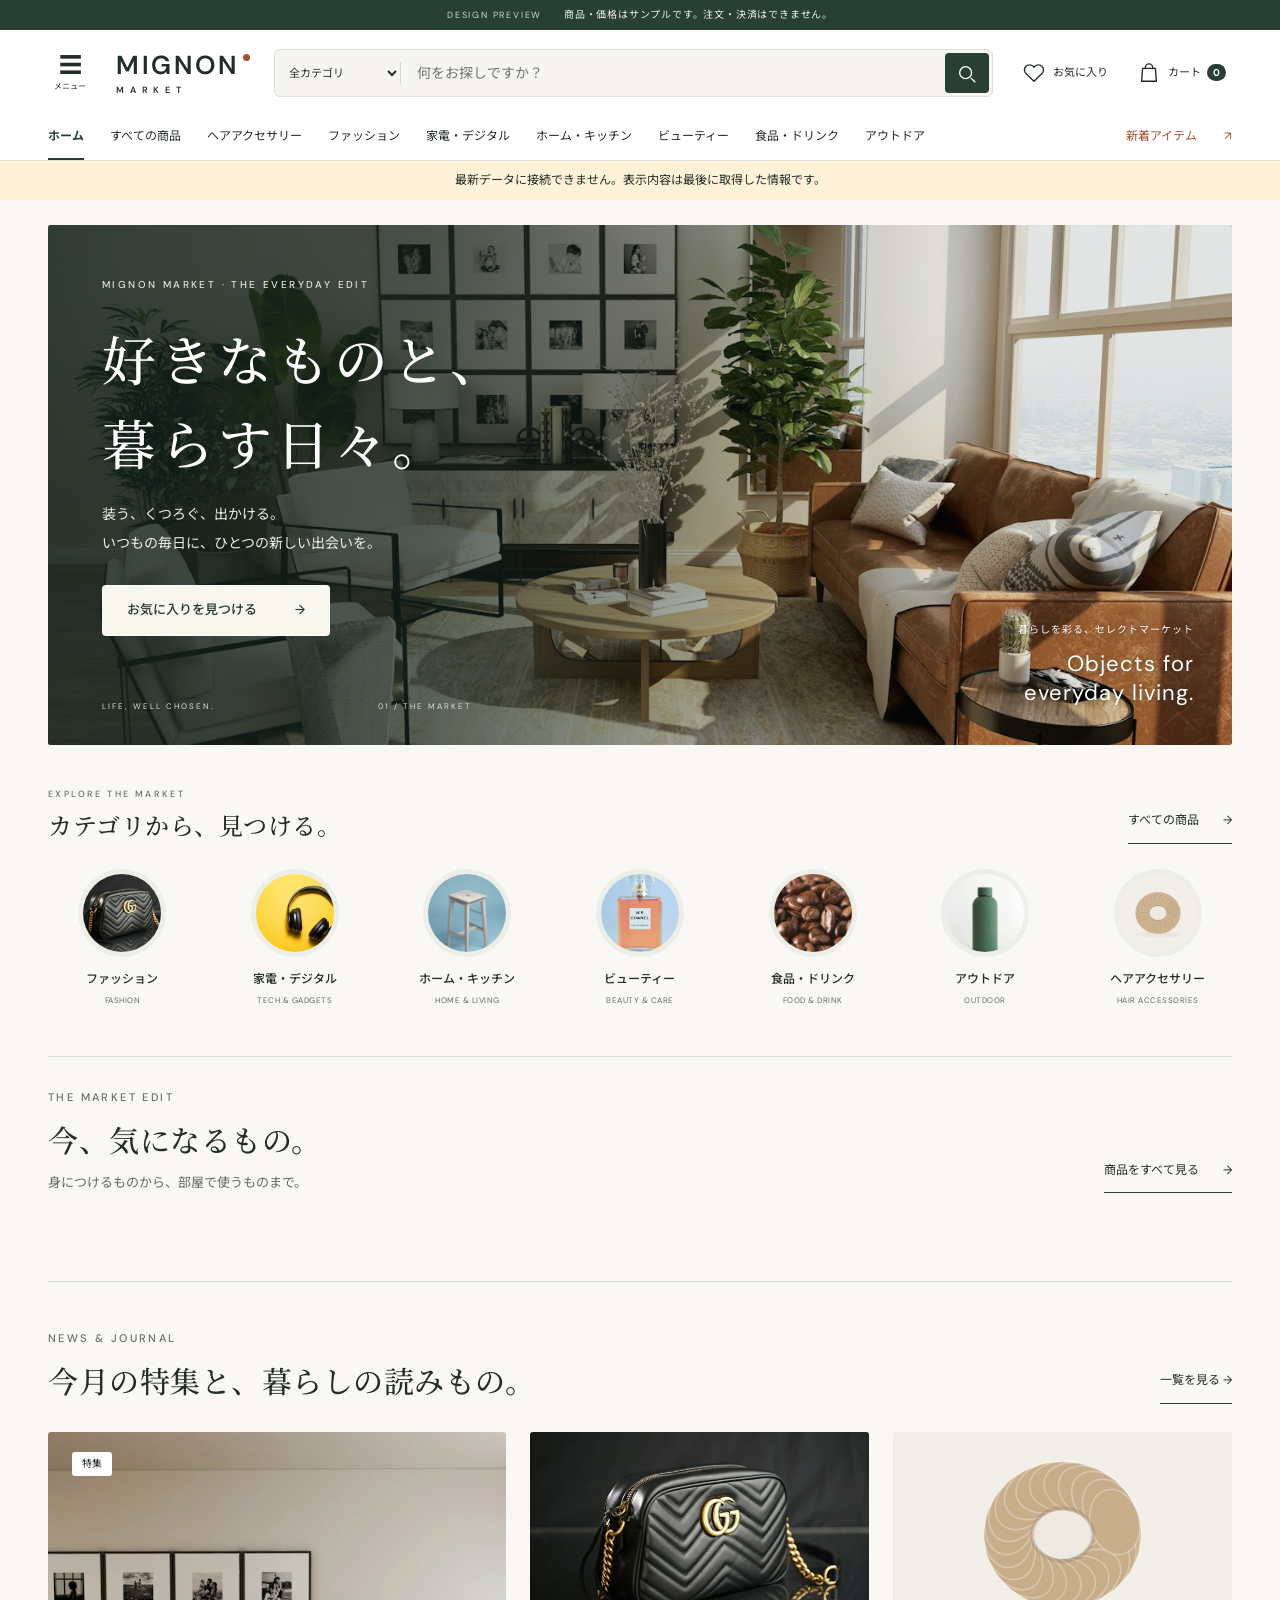
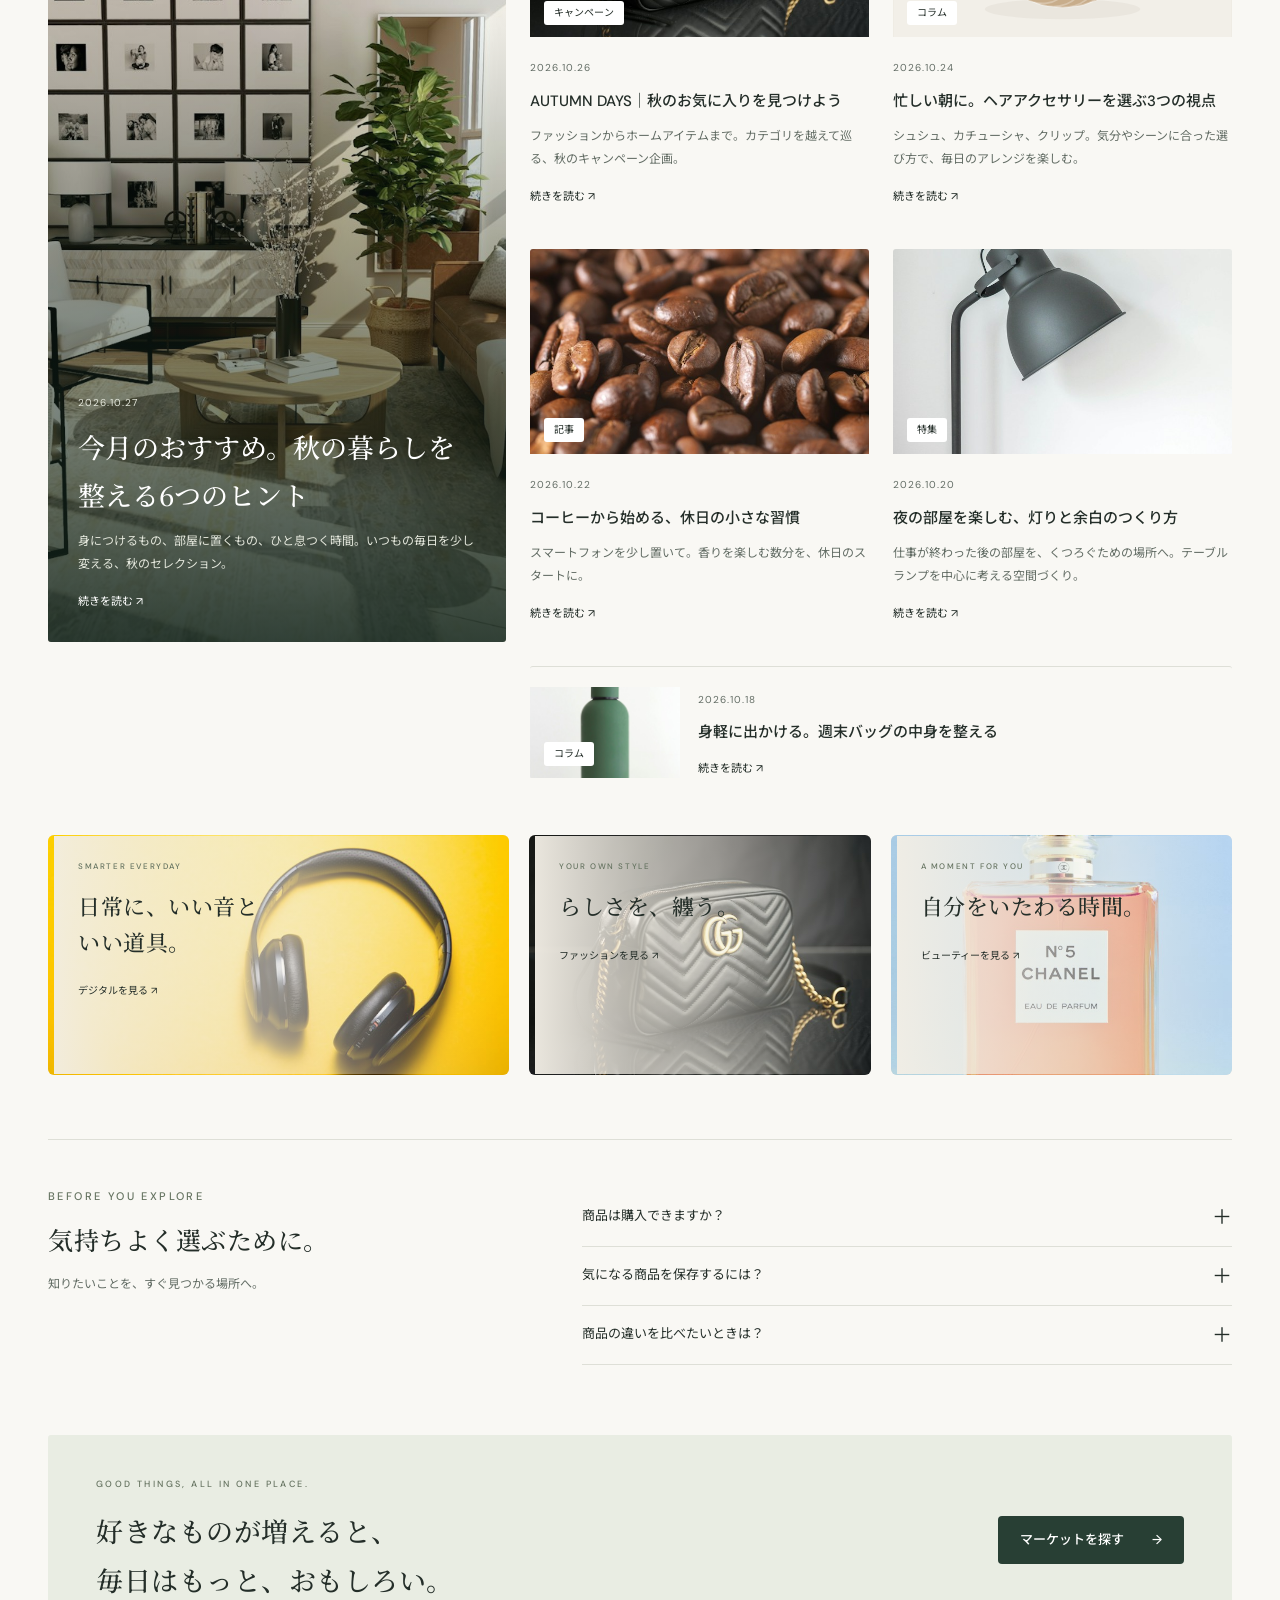
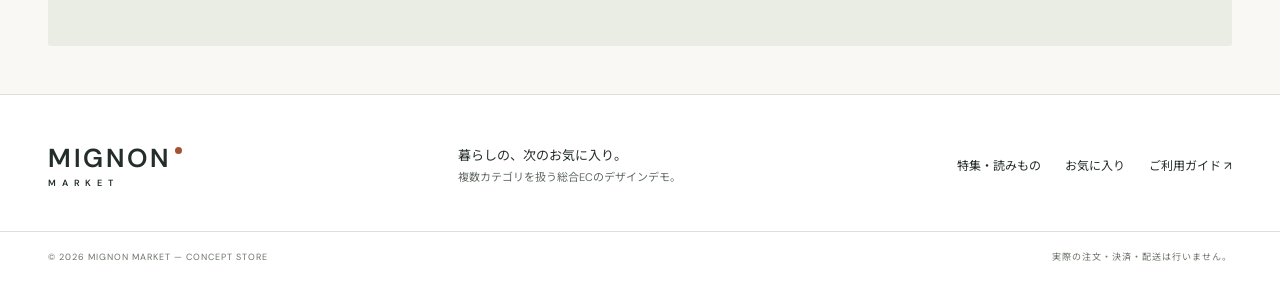
==== commit b2f35d5f: "Add consistent lightweight navigation and control motion" ====
--- a/index.html
+++ b/index.html
@@ -4,7 +4,8 @@
 <meta charset="UTF-8"><meta name="viewport" content="width=device-width,initial-scale=1">
 <meta name="description" content="MIGNON MARKET — ファッション、デジタル、インテリアからヘアアクセサリーまで。暮らしの好きが見つかる総合ECのデザインデモ。">
 <meta name="theme-color" content="#243c32"><title>MIGNON MARKET | 暮らしの、次のお気に入り。</title>
-<link rel="icon" href="assets/favicon.svg" type="image/svg+xml"><link rel="stylesheet" href="style.css?v=20261027-8"><link rel="stylesheet" href="design.css?v=20261027-8"><script type="module" src="app.js?v=20261027-8"></script>
+<link rel="icon" href="assets/favicon.svg" type="image/svg+xml"><link rel="stylesheet" href="style.css?v=20261027-8"><link rel="stylesheet" href="design.css?v=20261027-8"><script type="module" src="app.js?v=20261027-9"></script>
+<link rel="stylesheet" href="interaction.css?v=20261027-9">
 </head>
 <body>
 <a class="skip" href="#catalog">商品一覧へスキップ</a>
--- a/interaction.css
+++ b/interaction.css
@@ -0,0 +1,14 @@
+/* Short, consistent feedback; no layout movement or delayed form submission. */
+:root{--motion-ease:cubic-bezier(.22,1,.36,1)}
+button,a,input,select,summary{transition:background-color 160ms ease,color 160ms ease,border-color 160ms ease,box-shadow 160ms ease,opacity 160ms ease,scale 180ms var(--motion-ease)}
+button:active:not(:disabled),a:active{scale:.98}
+input[type=checkbox],input[type=radio]{accent-color:var(--green,#243c32)}
+input:checked{animation:choice-feedback 200ms var(--motion-ease)}
+@keyframes choice-feedback{50%{scale:1.14}}
+.page-leaving main,.page-leaving body[data-view=product]>#detail-dialog,.page-leaving body[data-view=cart]>#cart-dialog{opacity:.45;translate:0 -4px;transition:opacity 120ms ease,translate 120ms ease}
+dialog:modal::backdrop{animation:backdrop-enter 220ms ease both}
+@keyframes backdrop-enter{from{opacity:0}to{opacity:1}}
+#site-menu nav a:hover{background:#243c3208;padding-left:8px}
+#site-menu nav a{transition:background-color 180ms ease,padding-left 180ms var(--motion-ease)}
+summary::after{transition:rotate 200ms var(--motion-ease)}
+@media(prefers-reduced-motion:reduce){*,*::before,*::after{animation-duration:.01ms!important;animation-iteration-count:1!important;transition-duration:.01ms!important;scroll-behavior:auto!important}.page-leaving main{opacity:1;translate:none}}
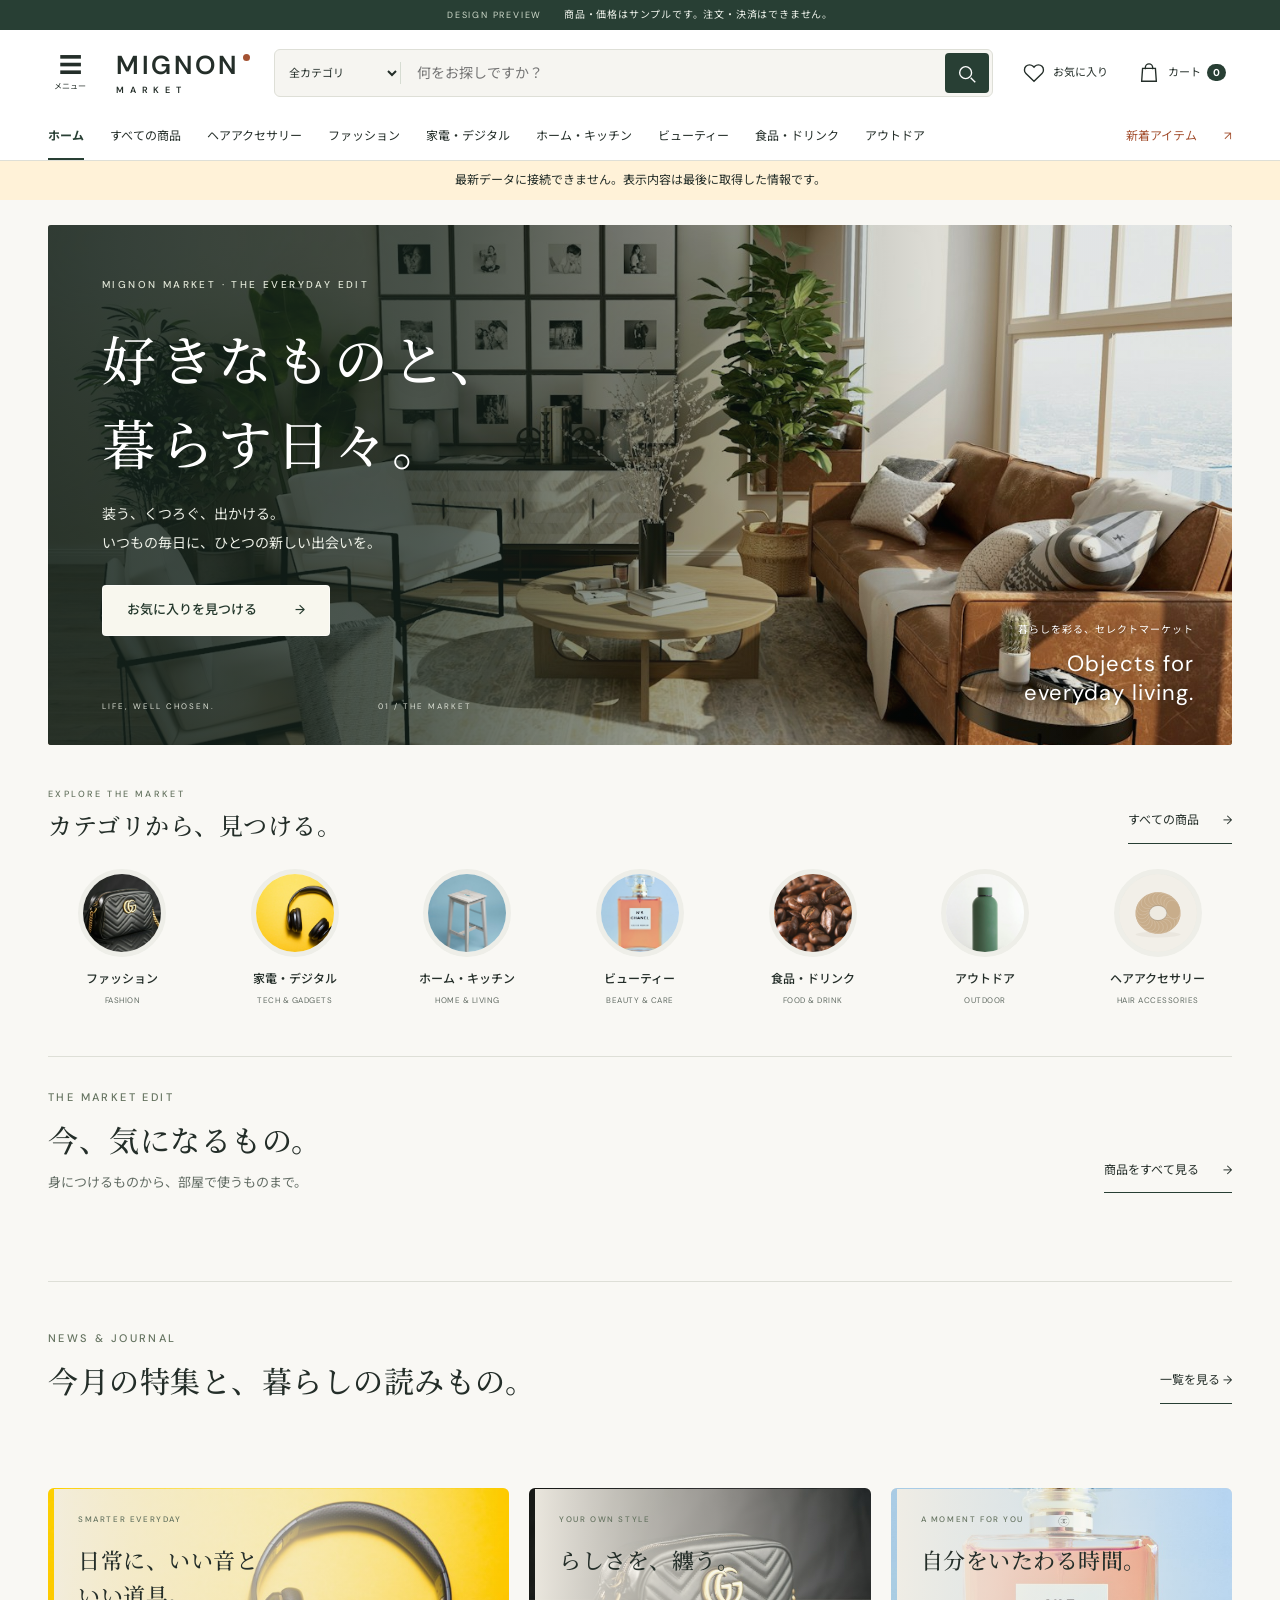
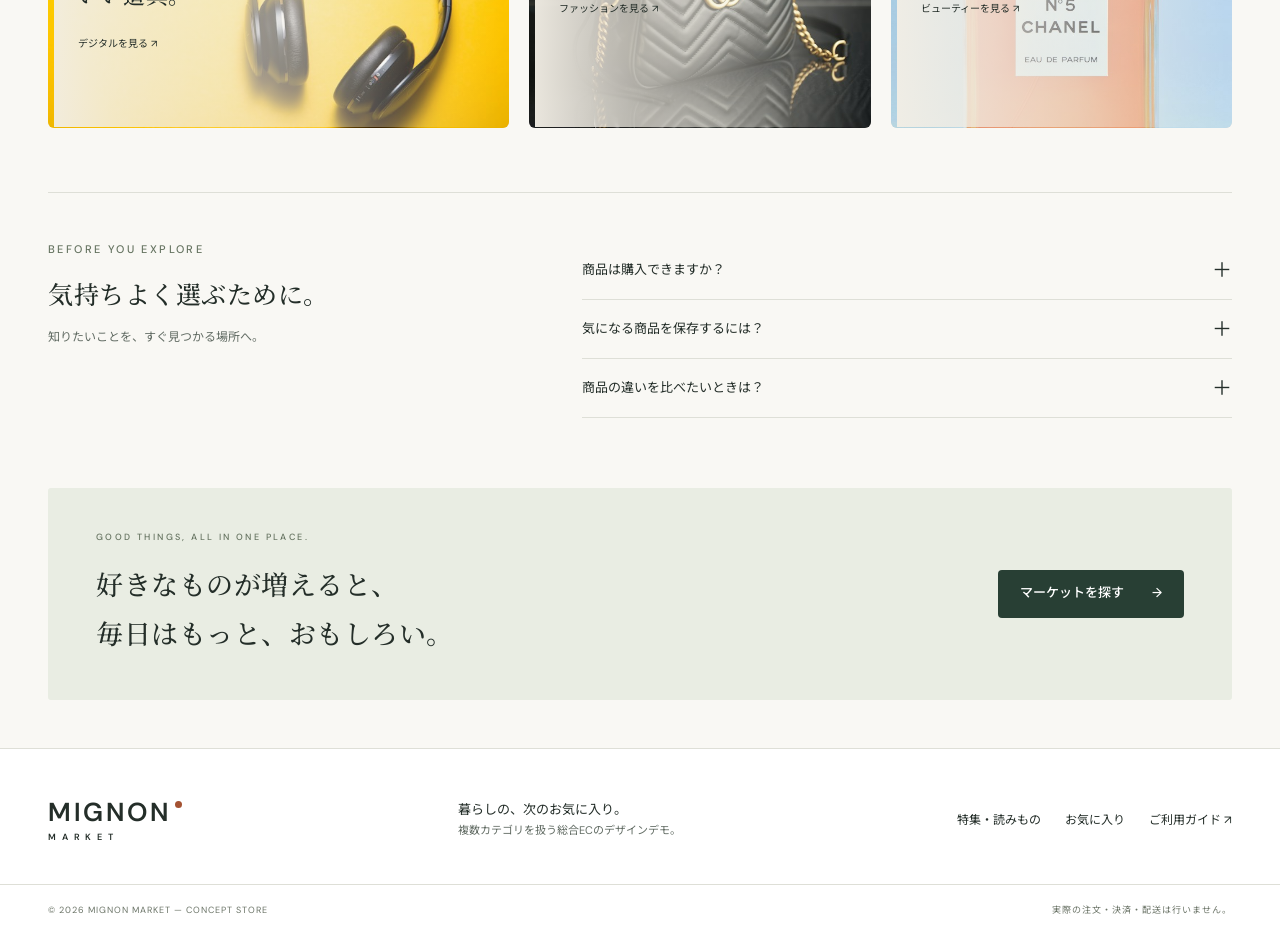
==== commit 617b8776: "Add server-validated coupon discounts to demo cart" ====
--- a/index.html
+++ b/index.html
@@ -4,8 +4,8 @@
 <meta charset="UTF-8"><meta name="viewport" content="width=device-width,initial-scale=1">
 <meta name="description" content="MIGNON MARKET — ファッション、デジタル、インテリアからヘアアクセサリーまで。暮らしの好きが見つかる総合ECのデザインデモ。">
 <meta name="theme-color" content="#243c32"><title>MIGNON MARKET | 暮らしの、次のお気に入り。</title>
-<link rel="icon" href="assets/favicon.svg" type="image/svg+xml"><link rel="stylesheet" href="style.css?v=20261027-8"><link rel="stylesheet" href="design.css?v=20261027-8"><script type="module" src="app.js?v=20261027-9"></script>
-<link rel="stylesheet" href="interaction.css?v=20261027-9">
+<link rel="icon" href="assets/favicon.svg" type="image/svg+xml"><link rel="stylesheet" href="style.css?v=20261027-8"><link rel="stylesheet" href="design.css?v=20261027-8"><script type="module" src="app.js?v=20261027-10"></script>
+<link rel="stylesheet" href="interaction.css?v=20261027-10">
 </head>
 <body>
 <a class="skip" href="#catalog">商品一覧へスキップ</a>
--- a/interaction.css
+++ b/interaction.css
@@ -12,3 +12,4 @@
 #site-menu nav a{transition:background-color 180ms ease,padding-left 180ms var(--motion-ease)}
 summary::after{transition:rotate 200ms var(--motion-ease)}
 @media(prefers-reduced-motion:reduce){*,*::before,*::after{animation-duration:.01ms!important;animation-iteration-count:1!important;transition-duration:.01ms!important;scroll-behavior:auto!important}.page-leaving main{opacity:1;translate:none}}
+.coupon-panel{padding:24px;margin-top:28px;border:1px solid var(--line);border-radius:10px;background:#f5f6f1;text-align:left}.coupon-panel h3{margin:0 0 16px;font-size:19px;font-weight:500}.coupon-panel label{display:block;font-size:12px;margin-bottom:8px}.coupon-entry{display:flex;gap:10px;flex-wrap:wrap}.coupon-entry input{min-width:120px;flex:1;border:1px solid #cdd4ca;border-radius:5px;padding:12px;background:white;font:inherit;text-transform:uppercase}.coupon-entry .primary{gap:8px}.coupon-panel small{display:block;color:var(--muted);margin-top:14px;font-size:11px}.coupon-panel [role=status]{font-size:13px}.coupon-error{color:#a33729}.coupon-success,.coupon-discount{color:#315d40}#coupon-amounts>div{display:flex;justify-content:space-between;gap:16px;padding:8px 0}.coupon-payable{border-top:1px solid #ccd5c9;margin-top:8px}.coupon-payable strong{font-size:24px}@media(max-width:600px){.coupon-panel{padding:18px}.coupon-entry input{width:100%;flex-basis:100%}}
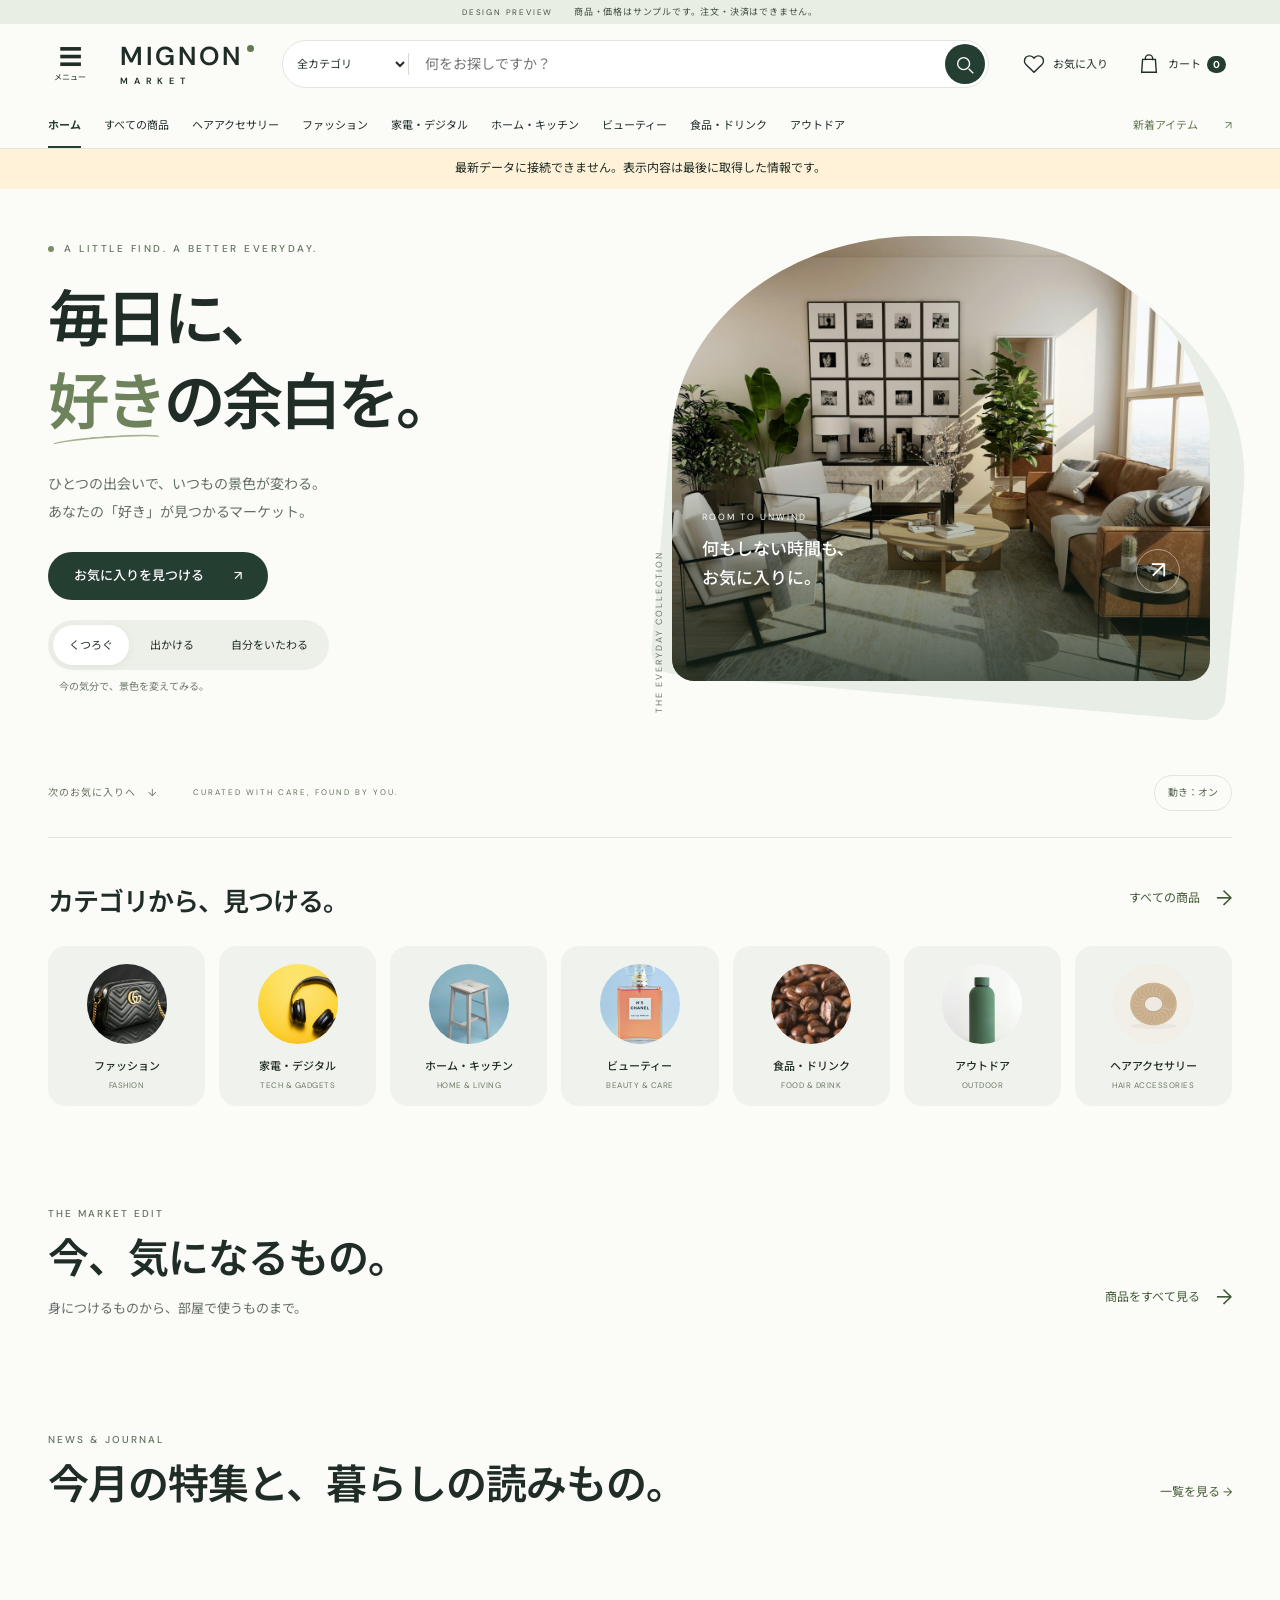
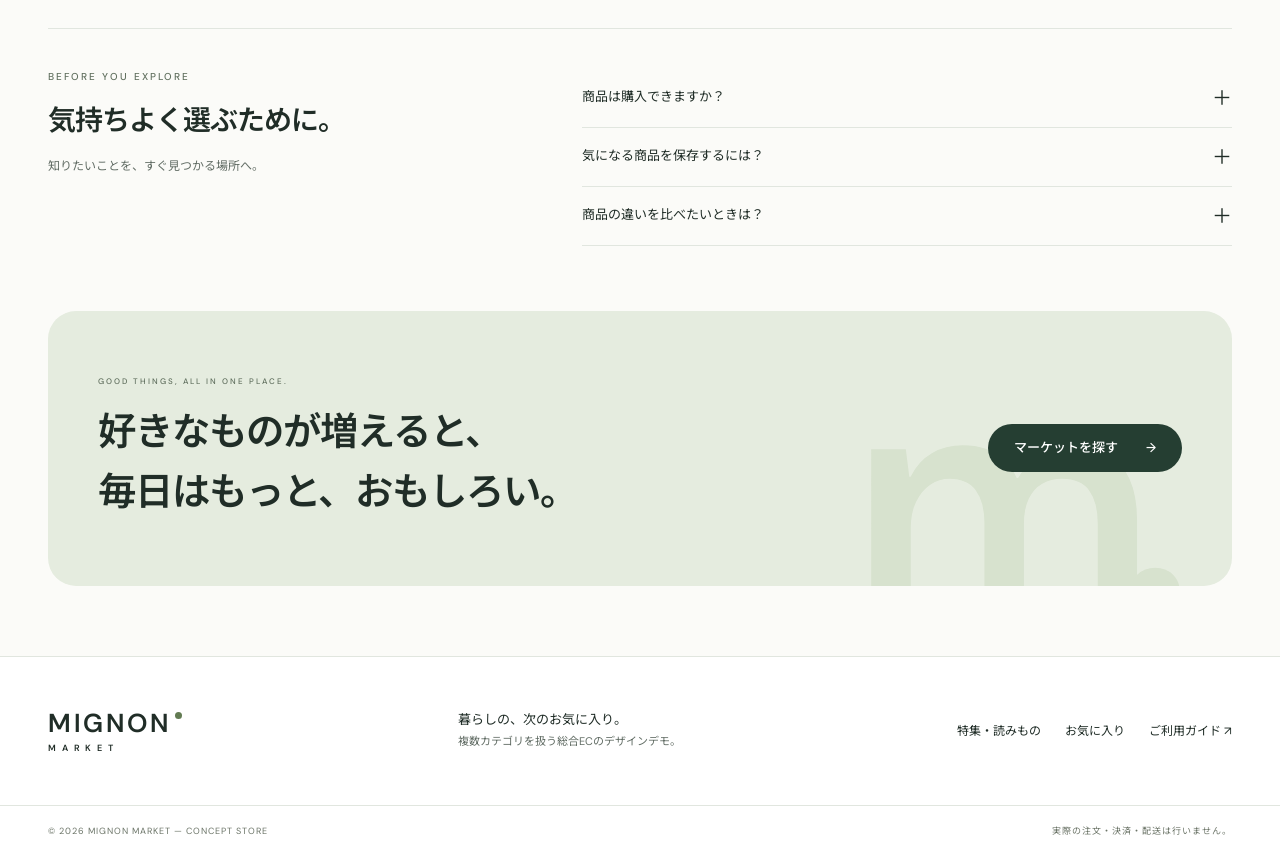
==== commit 5d782098: "Redesign storefront with expressive typography and purposeful motion" ====
--- a/index.html
+++ b/index.html
@@ -1,11 +1,13 @@
 <!doctype html>
 <html lang="ja">
 <head>
+
 <meta charset="UTF-8"><meta name="viewport" content="width=device-width,initial-scale=1">
 <meta name="description" content="MIGNON MARKET — ファッション、デジタル、インテリアからヘアアクセサリーまで。暮らしの好きが見つかる総合ECのデザインデモ。">
 <meta name="theme-color" content="#243c32"><title>MIGNON MARKET | 暮らしの、次のお気に入り。</title>
-<link rel="icon" href="assets/favicon.svg" type="image/svg+xml"><link rel="stylesheet" href="style.css?v=20261027-8"><link rel="stylesheet" href="design.css?v=20261027-8"><script type="module" src="app.js?v=20261027-10"></script>
+<link rel="icon" href="assets/favicon.svg" type="image/svg+xml"><link rel="stylesheet" href="style.css?v=20261027-8"><link rel="stylesheet" href="design.css?v=20261027-8"><script type="module" src="app.js?v=20261028-1"></script>
 <link rel="stylesheet" href="interaction.css?v=20261027-10">
+<link rel="stylesheet" href="experience.css?v=20261028-1">
 </head>
 <body>
 <a class="skip" href="#catalog">商品一覧へスキップ</a>
@@ -20,16 +22,40 @@
 </header>
 <main>
 <div class="shell">
-<section class="hero" aria-labelledby="hero-title"><div class="hero-photo"><img src="assets/photos/interior.jpg" alt="自然光と木の家具がつくる、くつろぎのリビング" fetchpriority="high" width="1400" height="1000"></div><div class="hero-copy"><p class="eyebrow">MIGNON MARKET · THE EVERYDAY EDIT</p><h1 id="hero-title">好きなものと、<br>暮らす日々。</h1><p class="hero-description">装う、くつろぐ、出かける。<br>いつもの毎日に、ひとつの新しい出会いを。</p><button class="primary" data-action="all">お気に入りを見つける <span>→</span></button><div class="hero-foot"><span>LIFE, WELL CHOSEN.</span><span>01 / THE MARKET</span></div></div><div class="hero-label"><span>暮らしを彩る、セレクトマーケット</span><b>Objects for<br>everyday living.</b></div></section>
+<section class="hero experience-hero" aria-labelledby="hero-title">
+  <div class="hero-copy">
+    <p class="eyebrow">A LITTLE FIND. A BETTER EVERYDAY.</p>
+    <h1 id="hero-title">毎日に、<br><em>好き</em>の余白を。</h1>
+    <p class="hero-description">ひとつの出会いで、いつもの景色が変わる。<br>あなたの「好き」が見つかるマーケット。</p>
+    <button class="primary" data-action="all">お気に入りを見つける <span aria-hidden="true">↗</span></button>
+    <div class="scene-controls" role="group" aria-label="暮らしのシーンを切り替える">
+      <button data-scene="0" aria-pressed="true" aria-controls="hero-scene">くつろぐ</button>
+      <button data-scene="1" aria-pressed="false" aria-controls="hero-scene">出かける</button>
+      <button data-scene="2" aria-pressed="false" aria-controls="hero-scene">自分をいたわる</button>
+    </div>
+    <p class="hero-scene-hint">今の気分で、景色を変えてみる。</p>
+  </div>
+  <div class="scene-stage" id="hero-scene">
+    <div class="scene-frame">
+      <img class="scene-image" src="assets/photos/interior.jpg" alt="自然光が差し込む、木の家具と植物のあるリビング" width="1400" height="1000" fetchpriority="high">
+      <span class="scene-number" aria-hidden="true">01</span>
+      <div class="scene-caption"><div><span class="scene-en">ROOM TO UNWIND</span><p class="scene-title">何もしない時間も、<br>お気に入りに。</p></div><a class="scene-link" href="catalog.html?category=home" aria-label="くつろぐシーンの商品を見る">↗</a></div>
+    </div>
+    <span class="scene-side-note" aria-hidden="true">THE EVERYDAY COLLECTION</span>
+    <a class="scene-product" href="catalog.html?category=home" hidden><img width="74" height="84" alt=""><span><small>IN THIS SCENE</small><strong class="scene-product-name"></strong><span class="scene-product-price"></span></span><span aria-hidden="true">↗</span></a>
+  </div>
+  <p class="scene-status sr-only" role="status" aria-live="polite"></p>
+</section>
+<div class="experience-foot"><a href="#category-title">次のお気に入りへ <span aria-hidden="true">↓</span></a><span>CURATED WITH CARE, FOUND BY YOU.</span><button class="experience-motion" aria-pressed="false">動き：オン</button></div>
 <div class="benefit-strip"><span><i data-icon="grid"></i>カテゴリを越えて、好きが見つかる</span><span><i data-icon="sliders"></i>条件を比べて、納得のひとつを</span><span><i data-icon="heart"></i>気になるアイテムを、まとめて保存</span></div>
 <section class="category-section" aria-labelledby="category-title"><div class="section-heading"><div><p class="eyebrow">EXPLORE THE MARKET</p><h2 id="category-title">カテゴリから、見つける。</h2></div><button class="text-link" data-action="all">すべての商品 <span>→</span></button></div><div id="category-grid" class="category-grid"></div></section>
-<section class="editorial-grid" aria-label="テーマから探す"><button class="editorial editorial-large" data-category="tech"><img src="assets/photos/headphones.jpg" alt="イエローの背景に置かれたヘッドホン" loading="lazy"><div><p class="eyebrow">SMARTER EVERYDAY</p><h2>日常に、いい音と<br>いい道具。</h2><span>デジタルを見る ↗</span></div></button><button class="editorial" data-category="fashion"><img src="assets/photos/bag.jpg" alt="レザーバッグのイメージ" loading="lazy"><div><p class="eyebrow">YOUR OWN STYLE</p><h2>らしさを、纏う。</h2><span>ファッションを見る ↗</span></div></button><button class="editorial editorial-beauty" data-category="beauty"><img src="assets/photos/perfume.jpg" alt="香水のイメージ" loading="lazy"><div><p class="eyebrow">A MOMENT FOR YOU</p><h2>自分をいたわる時間。</h2><span>ビューティーを見る ↗</span></div></button></section>
+
 <section id="catalog" class="catalog" aria-labelledby="catalog-title"><div class="breadcrumbs"><button data-action="all">ホーム</button><span>/</span><span id="breadcrumb-current">すべての商品</span></div><div class="section-heading"><div><p class="eyebrow">CURATED FOR YOUR EVERYDAY</p><h2 id="catalog-title" tabindex="-1">すべての商品</h2></div><span class="demo-label">SAMPLE COLLECTION</span></div><div class="catalog-layout">
 <details id="filters" open><summary><span data-icon="sliders"></span>絞り込み条件 <span class="filter-chevron">⌄</span></summary><div class="filters-body"><div class="filter-heading"><strong>絞り込み</strong><button class="text-link" data-action="clear-draft">条件をクリア</button></div><fieldset><legend>カテゴリ</legend><div id="category-filters"></div></fieldset><fieldset id="genre-field"><legend>ジャンル</legend><label class="sr-only" for="genre">ジャンルを選択</label><select id="genre"></select></fieldset><fieldset><legend>価格帯</legend><label class="sr-only" for="price">価格帯を選択</label><select id="price"><option value="all">すべての価格</option><option value="1000">1,000円以下</option><option value="3000">3,000円以下</option><option value="10000">10,000円以下</option><option value="30000">30,000円以下</option></select></fieldset><fieldset><legend>カラー</legend><div id="color-filters" class="color-filters"></div></fieldset><label class="check-line"><input type="checkbox" id="stock">在庫ありのみ</label><div class="filter-apply"><button class="primary" data-action="apply-filters">この条件で検索</button><p>条件をまとめて選択してから検索できます</p></div><div class="filter-note">小さな発見を、毎日に。<p>写真・仕様・在庫は操作確認用のサンプルです。</p></div></div></details>
 <div class="catalog-content"><div class="result-toolbar"><p id="result-count" role="status"></p><label for="sort">並び替え <select id="sort"><option value="recommended">おすすめ順</option><option value="new">新着順</option><option value="low">価格が安い順</option><option value="high">価格が高い順</option></select></label></div><div id="filter-chips" class="filter-chips" aria-label="選択中の条件"></div><div id="products" class="products"></div><div id="empty" class="empty" hidden><span data-icon="search"></span><h3>条件に合う商品が見つかりませんでした</h3><p>キーワードを短くするか、絞り込み条件を減らしてみてください。</p><button class="primary" data-action="reset">条件をすべて解除</button></div><nav id="pagination" class="pagination" aria-label="商品一覧のページ"></nav></div>
 </div></section>
 <section id="recent-section" class="recent-section" hidden><div class="section-heading"><div><p class="eyebrow">PICK UP WHERE YOU LEFT OFF</p><h2>最近チェックしたアイテム</h2></div><button class="text-link" data-action="clear-recent">履歴を消去</button></div><div id="recent-products" class="recent-products"></div></section>
-<section class="closing"><div><p class="eyebrow">GOOD THINGS, ALL IN ONE PLACE.</p><h2>好きなものが増えると、<br>毎日はもっと、おもしろい。</h2></div><button class="primary" data-action="all">マーケットを探す <span>→</span></button></section>
+<section class="closing"><span class="closing-mark" aria-hidden="true">m.</span><div><p class="eyebrow">GOOD THINGS, ALL IN ONE PLACE.</p><h2>好きなものが増えると、<br>毎日はもっと、おもしろい。</h2></div><button class="primary" data-action="all">マーケットを探す <span>→</span></button></section>
 </div></main>
 <footer><div class="shell footer-top"><a class="brand" href="./">MIGNON<span>MARKET</span><i></i></a><p>暮らしの、次のお気に入り。<br><small>複数カテゴリを扱う総合ECのデザインデモ。</small></p><div class="footer-links"><a href="campaigns.html">特集・読みもの</a><a href="favorites.html">お気に入り</a><button class="text-link" data-action="guide">ご利用ガイド ↗</button></div></div><div class="shell footer-bottom"><span>© 2026 MIGNON MARKET — CONCEPT STORE</span><span>実際の注文・決済・配送は行いません。</span></div></footer>
 <div class="mobile-nav"><button data-action="home"><span data-icon="home"></span>ホーム</button><button data-action="all"><span data-icon="grid"></span>商品を探す</button><button data-action="favorites"><span data-icon="heart"></span>お気に入り</button><button data-action="cart"><span data-icon="bag"></span>カート</button></div>
--- a/experience.css
+++ b/experience.css
@@ -0,0 +1,153 @@
+/* MIGNON — quiet space, expressive scale, and movement with a purpose. */
+:root{--paper:#fbfbf8;--ink:#202d27;--green:#253e32;--muted:#626d65;--line:#e1e6df;--accent:#627b52;--experience-ease:cubic-bezier(.22,1,.36,1)}
+body{font-family:'DM Sans','Noto Sans JP',sans-serif}
+.site-header{background:#fbfbf8ed;backdrop-filter:blur(20px);-webkit-backdrop-filter:blur(20px)}
+.preview-bar{background:#e9eee5;color:#425040;font-size:9px;padding:5px 16px}
+.preview-bar>span{color:#425040;font-size:8px}
+.header-inner{padding-top:16px;padding-bottom:16px;gap:28px}
+#search-form{border-radius:30px;background:#fff;border-color:#e2e6de}
+.search-submit{border-radius:50%;min-width:40px}
+.primary-nav{font-size:11px}.primary-nav>div{gap:23px}
+.primary,.secondary{border-radius:30px;padding-left:26px;padding-right:26px;min-height:48px}
+.section-heading h2,.shopping-guide h2,.detail-related .section-heading h2{font-family:inherit;font-weight:600;letter-spacing:-1px;line-height:1.45}
+.section-heading h2{font-size:clamp(28px,3.2vw,42px)}
+.eyebrow{font-size:10px;letter-spacing:2px;color:#61705f}
+.section-heading .text-link{border:0;gap:16px;color:#425b36;font-size:12px}
+.section-heading .text-link span{font-size:21px;transition:transform .3s}
+.section-heading .text-link:hover span{transform:translateX(4px)}
+
+/* The hero is an interactive editorial composition, with independent image and type. */
+.experience-hero{--scene-color:#e8eee6;--scene-drift:0px;display:grid;grid-template-columns:1fr 1fr;gap:20px;min-height:570px;margin:0;padding:32px 0 28px;background:transparent;border-radius:0;overflow:visible;isolation:auto}
+.experience-hero:after{display:none}
+.experience-hero .hero-copy{width:100%;min-height:0;padding:20px 0 0;color:var(--ink);position:relative;z-index:2;animation:none}
+.experience-hero .hero-copy>.eyebrow{font-size:10px;color:#62735e;letter-spacing:2.5px;margin-bottom:22px;display:flex;gap:10px;align-items:center}
+.hero-copy>.eyebrow:before{content:'';width:6px;height:6px;background:#778f64;border-radius:50%}
+.experience-hero h1{font-family:inherit;font-size:clamp(43px,4.8vw,68px);font-weight:600;line-height:1.36;letter-spacing:-3px;text-shadow:none;margin:0 0 24px;white-space:nowrap}
+.experience-hero h1 em{font-style:normal;color:#6e835b;position:relative}
+.experience-hero h1 em:after{content:'';position:absolute;left:2%;right:1%;bottom:-4px;height:7px;border:2px solid #a6b391;border-color:#a6b391 transparent transparent;border-radius:50%;transform:rotate(-4deg)}
+.experience-hero .hero-description{font-size:14px;line-height:2;color:#637061;margin-bottom:26px}
+.experience-hero .hero-copy>.primary{background:var(--green);color:white;border:0;padding:14px 26px;font-size:13px;gap:30px}
+.experience-hero .hero-copy>.primary:hover{background:#3b5545;color:white;transform:none}
+.experience-hero .hero-secondary{color:#5f6b60;font-size:11px;margin-top:10px;gap:20px}
+.scene-controls{display:flex;gap:5px;margin-top:20px;padding:5px;background:#edf0e8;border-radius:30px;max-width:100%}
+.scene-controls button{font-size:11px;min-height:40px;border-radius:24px;padding:8px 16px;white-space:nowrap}
+.scene-controls button[aria-pressed=true]{background:white;box-shadow:0 2px 8px #243c3210;color:var(--ink)}
+.scene-controls button:hover{color:var(--green);background:#ffffff80}
+.hero-scene-hint{font-size:10px;color:#6c7868;margin:9px 0 0 11px}
+.scene-stage{position:relative;min-width:0;align-self:center;height:480px;transform:translateY(var(--scene-drift));transition:transform .1s linear}
+.scene-stage:before{content:'';position:absolute;inset:12px -12px 18px 18px;background:var(--scene-color);border-radius:48% 48% 24px 24px;transform:rotate(5deg);transition:background-color .6s}
+.scene-frame{position:absolute;inset:0 22px 35px 22px;border-radius:46% 46% 22px 22px;overflow:hidden;isolation:isolate;background:var(--scene-color)}
+.scene-frame:after{content:'';position:absolute;inset:45% 0 0;background:linear-gradient(transparent,#15261bbd);z-index:-1}
+.scene-image{position:absolute;inset:0;width:100%;height:100%;object-fit:cover;object-position:center;z-index:-2}
+.scene-caption{position:absolute;bottom:88px;left:30px;right:30px;color:white;display:flex;align-items:end;justify-content:space-between;gap:10px}
+.scene-en{font-size:9px;letter-spacing:2px;display:block;margin-bottom:10px}
+.scene-title{white-space:pre-line;font-size:17px;font-weight:500;line-height:1.7;max-width:270px;margin:0}
+.scene-link{width:44px;height:44px;flex-shrink:0;display:grid;place-items:center;border:1px solid #ffffff70;border-radius:50%;font-size:24px}
+.scene-link:hover{background:#fff;color:var(--green)}
+.scene-number{position:absolute;right:38px;top:35px;font-size:11px;color:white;border:1px solid #ffffff88;border-radius:50%;width:34px;height:34px;display:grid;place-items:center}
+.scene-product{position:absolute;right:-6px;bottom:0;display:grid;grid-template-columns:74px minmax(0,1fr) 20px;align-items:center;gap:14px;background:#fffffffa;padding:10px 16px 10px 10px;border-radius:18px;width:280px;box-shadow:0 12px 40px #243c3214;border:1px solid #fff}
+.scene-product img{width:74px;height:84px;object-fit:cover;border-radius:10px}
+.scene-product small{font-size:8px;color:#6d786a;letter-spacing:1.4px}
+.scene-product-name{display:block;font-size:11px;font-weight:500;line-height:1.8;margin:4px 0}
+.scene-product-price{display:block;font-size:16px;font-weight:500}
+.scene-product>span:last-child{font-size:22px}
+.scene-side-note{position:absolute;left:2px;bottom:3px;font-size:9px;letter-spacing:2px;color:#6f7b69;writing-mode:vertical-rl;transform:rotate(180deg)}
+.experience-foot{display:flex;justify-content:space-between;align-items:center;gap:15px;padding:12px 0 22px;border-bottom:1px solid var(--line);font-size:9px;letter-spacing:2px;color:#65725e}
+.experience-foot>a{font-size:10px;letter-spacing:1px;display:flex;align-items:center;gap:12px;min-height:44px}
+.experience-motion{font-size:10px;letter-spacing:0;border:1px solid var(--line);border-radius:30px;padding:8px 13px;min-height:36px;color:#58664f}
+.experience-foot>span{margin-right:auto;margin-left:20px;font-size:8px}
+.season-note{padding:16px 0;border-bottom:0;gap:18px}.season-note>span{background:transparent;color:#607052;padding:0;font-size:8px}.season-note time{font-size:9px}.season-note strong{font-size:11px}
+.category-section{padding:44px 0 60px}
+.category-section h2{font-size:26px}.category-section .eyebrow{display:none}
+.category-grid{gap:14px}
+.category-card{background:#f0f3ed;border-radius:18px;padding:18px 8px 14px;min-height:160px;transition:background .25s,transform .35s var(--experience-ease)}
+.category-card:hover{background:#e5ebdd;transform:translateY(-4px)}
+.category-image{width:80px;max-width:100%;border:0;border-radius:50%;margin-bottom:14px;background:#e5eadd}
+.category-card strong{font-size:11px}.category-card small{font-size:8px;color:#6c7865}
+.home-selection{padding:40px 0 80px;border-top:0}
+.home-selection .section-heading{margin-bottom:32px}
+.selection-grid{gap:34px 20px}
+.selection-card>div{border-radius:18px;background:#edf0e7;isolation:isolate}
+.selection-card img{transition:transform .7s var(--experience-ease)}
+.selection-card:hover img{transform:scale(1.06)}
+.selection-card>div>span{border-radius:20px;padding:5px 10px;font-size:8px}
+.selection-card i{background:#fffffff0;transition:background .25s,color .25s,transform .35s}
+.selection-card:hover i{transform:translate(2px,-2px);background:var(--green);color:white}
+.selection-card h3{font-size:13px;margin:6px 0 8px}.selection-card>p{font-size:20px}
+.selection-card>small{font-size:9px;color:#68735f}
+
+/* A single large product at a time. No perpetual floating or automatic switching. */
+.spotlight{background:#e9ede3;color:var(--ink);border-radius:28px;padding:36px 42px;margin:0 0 88px}
+.spot-top{font-size:9px;color:#5e6b54;letter-spacing:2px}.spot-top i{color:#64735b;font-size:10px}
+.spot-layout{min-height:460px;grid-template-columns:1fr 1.05fr;gap:44px}
+.spot-copy{padding:36px 0}.spot-kicker{font-size:10px;color:#627451}
+.spot-copy h2{font-family:inherit;font-size:clamp(32px,3.7vw,50px);font-weight:600;line-height:1.45;letter-spacing:-1.5px;min-height:0;margin:22px 0}
+.spot-description{font-size:13px;color:#626e59;line-height:1.9;min-height:0}
+.spot-shop{font-size:12px;border-color:#b2bcaa;margin:8px 0 28px;color:#324b29}
+.spot-controls>button{color:var(--green);border:1px solid #b9c4b0;transition:background .2s}
+.spot-controls>button:hover{background:#fff}.spot-count{font-size:10px;color:#6b7762}
+.spot-dot:after{background:#b3bea8}.spot-dot[aria-pressed=true]:after{background:var(--green)}
+.spot-stage{height:410px;perspective:none}
+.spot-front{width:100%;max-width:none;box-shadow:none;border:0;background:transparent;border-radius:20px;animation:none;overflow:hidden;transform:none}
+.spot-front>img{width:100%;height:360px;aspect-ratio:auto;border-radius:20px;object-fit:cover}
+.spot-product{background:transparent;color:#5f6d57;padding:14px 0 0;font-size:11px;min-height:0}
+.spot-disclaimer{font-size:9px;color:#6f7b65}
+.catalog-inspiration{border:0;border-radius:20px}.inspiration-items img{animation:none;box-shadow:none;border-radius:12px}
+.products>.product{animation:none}.product-image{border-radius:16px}.product-image:hover{box-shadow:none;transform:none}.result-toolbar{border-radius:12px}
+
+.journal-home{padding:0 0 84px;border:0}
+.journal-home .journal-grid{grid-template-columns:1.15fr 1fr 1fr;gap:26px}
+.journal-home .journal-card:first-child{min-height:570px;border-radius:24px;overflow:hidden}
+.journal-home .journal-card:first-child h3{font-family:inherit;font-weight:500;font-size:28px;letter-spacing:-.7px;line-height:1.6}
+.journal-home .journal-card:first-child .journal-card-body{padding:30px}
+.journal-home .journal-card .journal-image{border-radius:16px;overflow:hidden}
+.journal-home .journal-card:first-child .journal-image{border-radius:24px}
+.journal-home .journal-card:last-child .journal-image{flex-basis:140px}
+.journal-home .journal-card h3{font-size:14px;line-height:1.7}
+.journal-card time{font-size:9px;letter-spacing:.6px}.journal-read{font-size:11px}
+.journal-home .journal-card:first-child:after{border-radius:24px}
+.shopping-guide{gap:70px;padding:40px 0 55px}.shopping-guide h2{font-size:28px}
+.closing{position:relative;overflow:hidden;background:#e5ecdf;border-radius:28px;padding:64px 50px;margin:10px 0 70px}
+.closing-mark{position:absolute;right:6%;bottom:-80px;font-size:330px;line-height:1;color:#d7e2ce;font-weight:600;letter-spacing:-30px;pointer-events:none}
+.closing>div,.closing>.primary{position:relative;z-index:1}
+.closing h2{font-family:inherit;font-size:clamp(27px,3vw,40px);font-weight:600;line-height:1.55;letter-spacing:-1px}
+.closing .eyebrow{font-size:8px}.footer-top{padding-top:40px;padding-bottom:40px}
+.detail-grid .gallery-stage{border-radius:22px;overflow:hidden}.gallery-thumbs button{border-radius:10px}
+.motion-paused .scene-stage{transform:none;transition:none}
+.motion-paused .selection-card img,.motion-paused .category-card,.motion-paused .scene-stage:before{transition:none}
+.motion-paused .category-card:hover,.motion-paused .selection-card:hover img{transform:none}
+
+@media(min-width:1500px){.experience-hero{min-height:680px}.scene-stage{height:550px}.experience-hero .hero-copy{padding-top:38px}.scene-frame{right:30px}}
+@media(max-width:1100px){.experience-hero{gap:12px;min-height:550px}.experience-hero h1{font-size:50px;letter-spacing:-2px}.scene-stage{height:450px}.scene-frame{left:8px;right:14px}.scene-product{width:246px;grid-template-columns:62px minmax(0,1fr) 16px;gap:10px}.scene-product img{width:62px;height:76px}.scene-caption{left:24px;right:24px}.scene-title{font-size:15px}.scene-controls button{padding:8px 12px;font-size:10px}.category-grid{gap:10px}.category-card{padding:15px 6px}.category-card strong{font-size:10px}.spotlight{padding:28px}.spot-layout{gap:28px}.journal-home .journal-grid{gap:20px}.journal-home .journal-card:first-child{min-height:520px}}
+@media(max-width:900px){.experience-hero{grid-template-columns:1fr 1fr;gap:14px;min-height:520px;padding-top:32px}.experience-hero h1{font-size:40px;letter-spacing:-2px}.experience-hero .hero-copy{padding-top:28px}.experience-hero .hero-copy>.eyebrow{font-size:8px;letter-spacing:1.5px;margin-bottom:22px}.experience-hero .hero-description{font-size:12px}.experience-hero .hero-copy>.primary{font-size:12px;padding:12px 20px;gap:18px}.scene-stage{height:400px}.scene-caption{left:20px;right:16px;bottom:80px}.scene-title{font-size:13px}.scene-en{font-size:7px}.scene-product{right:-8px;width:220px}.scene-controls{gap:0;margin-top:24px;padding:4px}.scene-controls button{padding:8px 9px;font-size:9px}.scene-side-note{display:none}.scene-stage:before{right:-6px}.category-grid{grid-template-columns:repeat(4,minmax(0,1fr))}.category-card{min-height:145px}.category-card strong{font-size:11px}.category-image{width:72px}.spot-layout{grid-template-columns:1fr 1fr;min-height:370px}.spot-stage{height:auto}.spot-front>img{height:310px}.spot-copy h2{font-size:34px}.spot-top i{display:none}.journal-home .journal-grid{grid-template-columns:1fr 1fr}.journal-home .journal-card:last-child{grid-column:1/-1}.shopping-guide{gap:30px}.closing{padding:44px 32px}}
+@media(max-width:600px){
+  .shell{padding:0 20px}.header-inner{padding:12px 20px 10px;gap:12px}.preview-bar{font-size:8px}.preview-bar>span{font-size:7px;margin-right:5px}.brand{font-size:22px}.brand>span{font-size:7px}
+  .primary-nav>div{gap:22px}.primary-nav button{font-size:10px}.header-actions{gap:6px}#search{font-size:16px}.search-submit{min-width:36px}
+  .experience-hero{display:flex;flex-direction:column;gap:24px;padding:28px 0 16px;min-height:0;text-align:center}
+  .experience-hero .hero-copy{padding:0;align-items:center;width:100%;min-height:0}
+  .experience-hero .hero-copy>.eyebrow{font-size:8px;letter-spacing:2px;margin-bottom:20px;max-width:none;line-height:1.6}
+  .experience-hero h1{font-size:clamp(37px,10.5vw,59px);letter-spacing:-2px;line-height:1.35;margin:0 0 18px}
+  .experience-hero h1 em:after{bottom:-5px;height:6px}
+  .experience-hero .hero-description{font-size:12px;line-height:1.9;margin:0 0 20px}
+  .experience-hero .hero-copy>.primary{font-size:12px;min-height:46px;padding:12px 22px;gap:28px}
+  .experience-hero .hero-secondary{font-size:10px;min-height:36px;margin-top:4px}
+  .scene-controls{margin-top:18px;padding:4px;gap:3px}.scene-controls button{font-size:10px;padding:7px 14px;min-height:36px}
+  .hero-scene-hint{font-size:9px;margin:8px 0 0}
+  .scene-stage{width:100%;height:380px;max-width:440px;transform:none;text-align:left;margin-top:4px}
+  .scene-frame{inset:0 12px 36px;border-radius:43% 43% 18px 18px}
+  .scene-stage:before{inset:8px 2px 24px 16px;border-radius:43% 43% 18px 18px}
+  .scene-caption{left:24px;right:20px;bottom:80px}.scene-title{font-size:15px;max-width:220px}.scene-en{font-size:8px;letter-spacing:1.5px}.scene-number{top:30px;right:28px}
+  .scene-product{right:0;bottom:0;width:230px;grid-template-columns:60px minmax(0,1fr) 16px;padding:8px 12px 8px 8px;border-radius:14px}.scene-product img{width:60px;height:68px}.scene-product-name{font-size:10px}.scene-product-price{font-size:14px}
+  .experience-foot{padding:6px 0 12px}.experience-foot>span{display:none}.experience-foot>a{font-size:9px}.experience-motion{font-size:9px;min-height:36px}
+  .season-note{padding:16px 0;gap:9px}.season-note>span{font-size:7px}.season-note strong{font-size:10px}.season-note time{font-size:8px}
+  .category-section{padding:30px 0 36px}.category-section h2{font-size:21px;letter-spacing:-.6px}.category-section .section-heading{margin-bottom:18px}.category-grid{gap:8px}.category-card{padding:12px 4px 10px;border-radius:13px;min-height:110px}.category-image{width:54px;margin-bottom:9px;max-width:90%}.category-card strong{font-size:8px;line-height:1.6}.category-card small{display:none}
+  .section-heading h2{font-size:27px;letter-spacing:-1px}.section-heading .text-link{font-size:10px;gap:4px}.section-description{font-size:11px;line-height:1.9}
+  .home-selection{padding:24px 0 48px}.home-selection .section-heading{margin-bottom:22px}.selection-grid{grid-template-columns:repeat(2,minmax(0,1fr));gap:26px 14px}.selection-card>div{border-radius:13px}.selection-card h3{font-size:11px;line-height:1.8}.selection-card>p{font-size:18px}.selection-card>div>span{font-size:7px;padding:4px 8px}.selection-card>small{font-size:8px}.selection-card i{width:30px;height:30px}
+  .spotlight{border-radius:22px;padding:24px 22px;margin:0 0 48px}.spot-top{font-size:8px}.spot-layout{display:flex;flex-direction:column;gap:10px;min-height:0}.spot-copy{width:100%;padding:18px 0 0}.spot-copy h2{font-size:34px;line-height:1.45;margin:15px 0}.spot-kicker{font-size:9px}.spot-description{font-size:12px}.spot-shop{font-size:11px;margin:4px 0 20px}.spot-stage{width:100%;height:auto;margin:12px 0 16px}.spot-front{max-width:none;width:100%}.spot-front>img{height:280px;border-radius:14px}.spot-product{font-size:10px}.spot-controls{gap:12px}.spot-count{font-size:9px;min-width:50px}.spot-disclaimer{font-size:8px}
+  .journal-home{padding:0 0 46px}.journal-home .section-heading{align-items:end}.journal-home h2{font-size:25px;max-width:245px}.journal-home .journal-grid{gap:22px 14px}.journal-home .journal-card:first-child{min-height:400px;border-radius:20px}.journal-home .journal-card:first-child .journal-card-body{padding:24px}.journal-home .journal-card:first-child h3{font-size:24px}.journal-home .journal-card:first-child .journal-image,.journal-home .journal-card:first-child:after{border-radius:20px}.journal-home .journal-card h3{font-size:12px}.journal-home .journal-card .journal-image{border-radius:12px}.journal-home .journal-card:last-child .journal-image{flex-basis:100px}
+  .shopping-guide{padding:28px 0 36px;gap:20px}.shopping-guide h2{font-size:24px}.closing{padding:36px 24px;margin:0 0 40px;border-radius:22px;gap:24px}.closing h2{font-size:25px;line-height:1.6}.closing-mark{font-size:240px;right:0;bottom:-60px}.closing .eyebrow{font-size:7px}.footer-top{padding-top:32px;padding-bottom:30px}
+  .product-image{border-radius:12px}.result-toolbar{border-radius:10px}.purchase-dock .primary{padding:12px 16px}.detail-body h2{font-size:23px}
+}
+@media(prefers-reduced-motion:reduce){.scene-stage{transform:none;transition:none}.scene-stage:before,.category-card,.selection-card img{transition:none}.category-card:hover,.selection-card:hover img{transform:none}}
+
+.motion-paused *, .motion-paused *::before, .motion-paused *::after{animation-duration:.01ms!important;animation-iteration-count:1!important;transition-duration:.01ms!important;scroll-behavior:auto!important}
